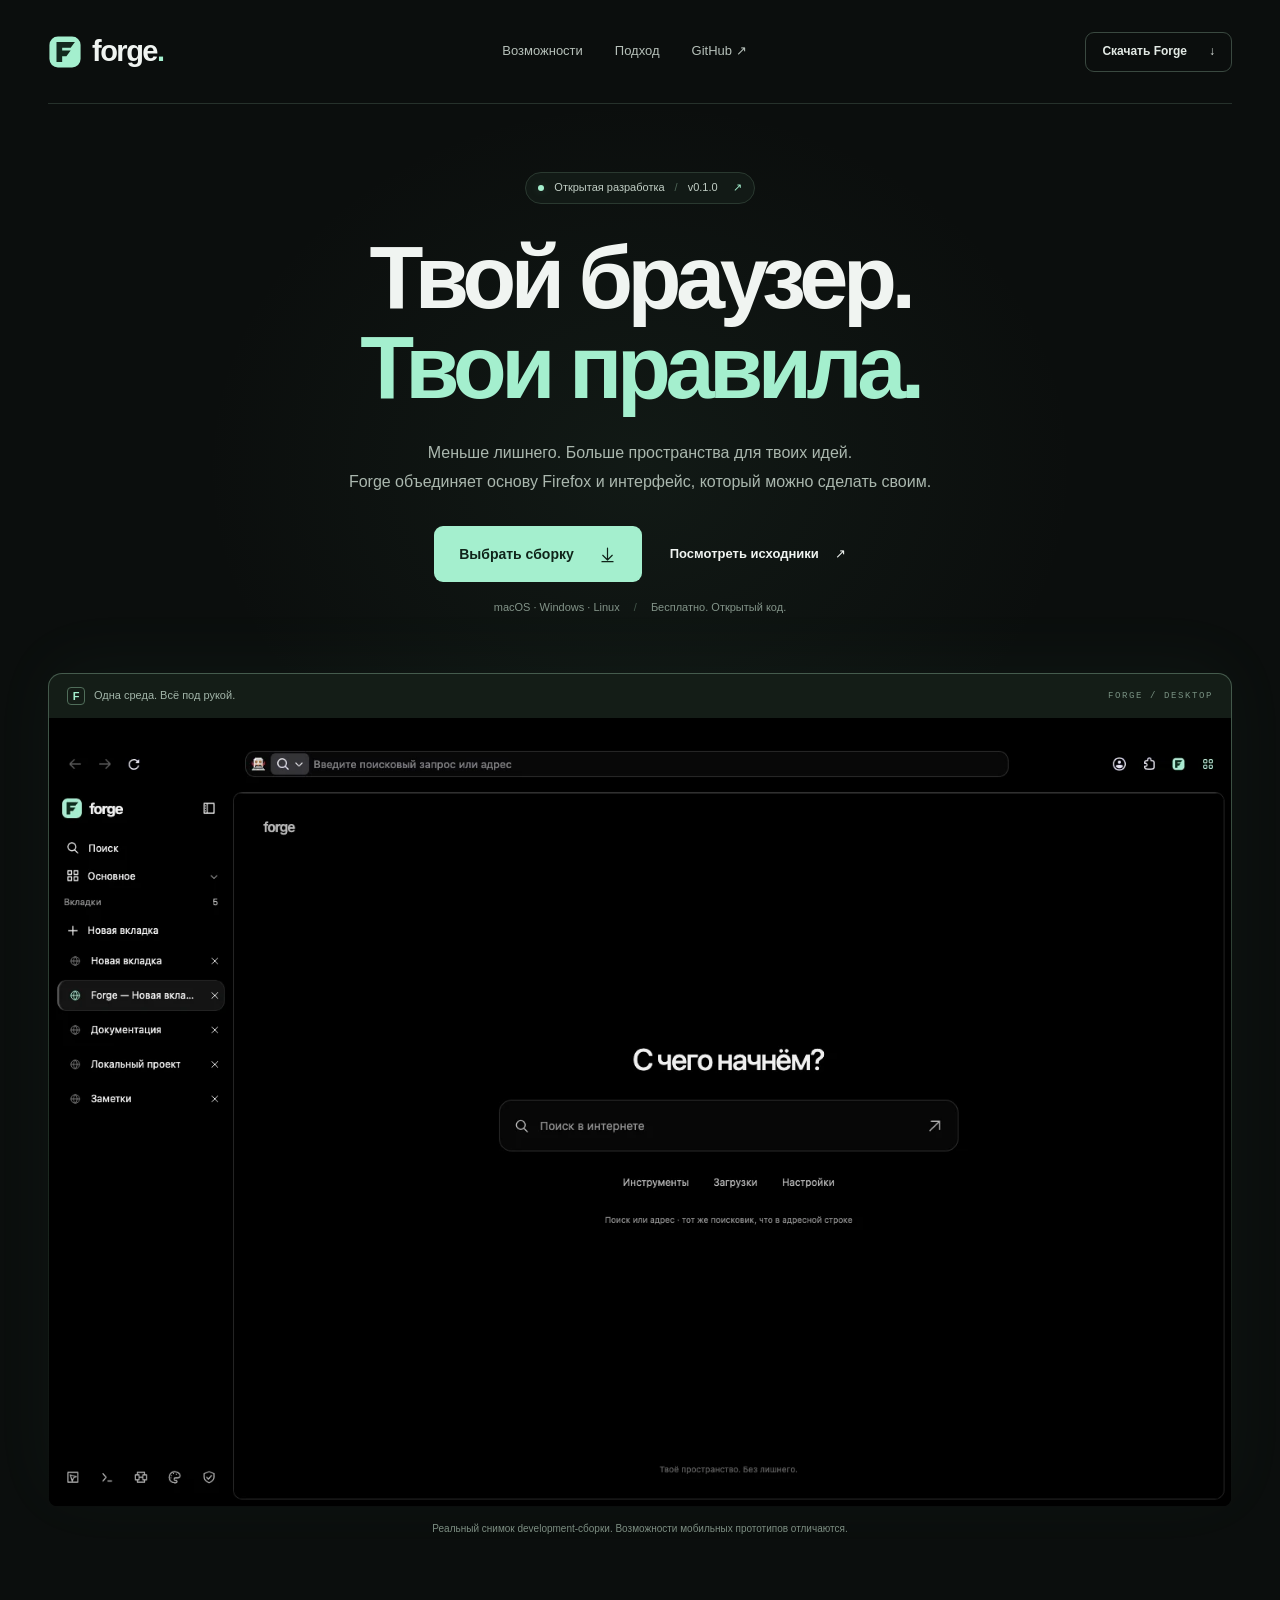
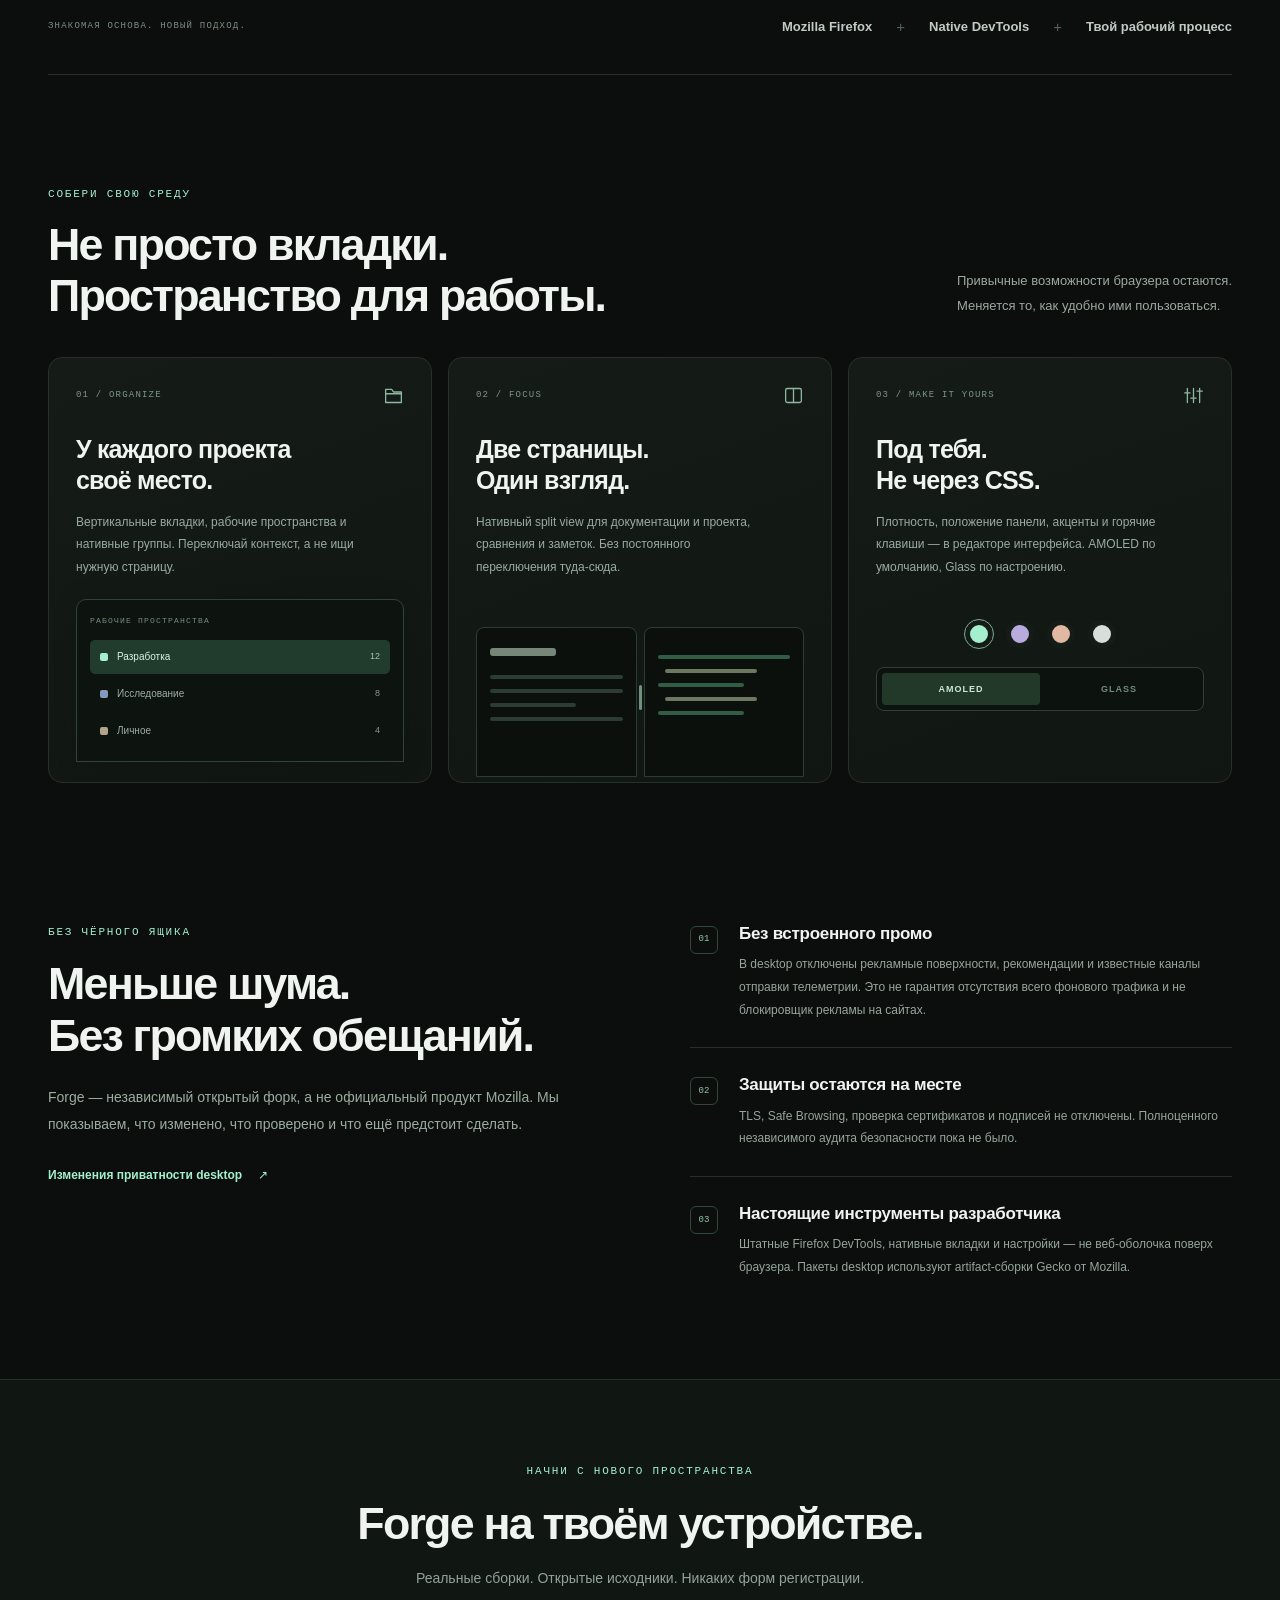
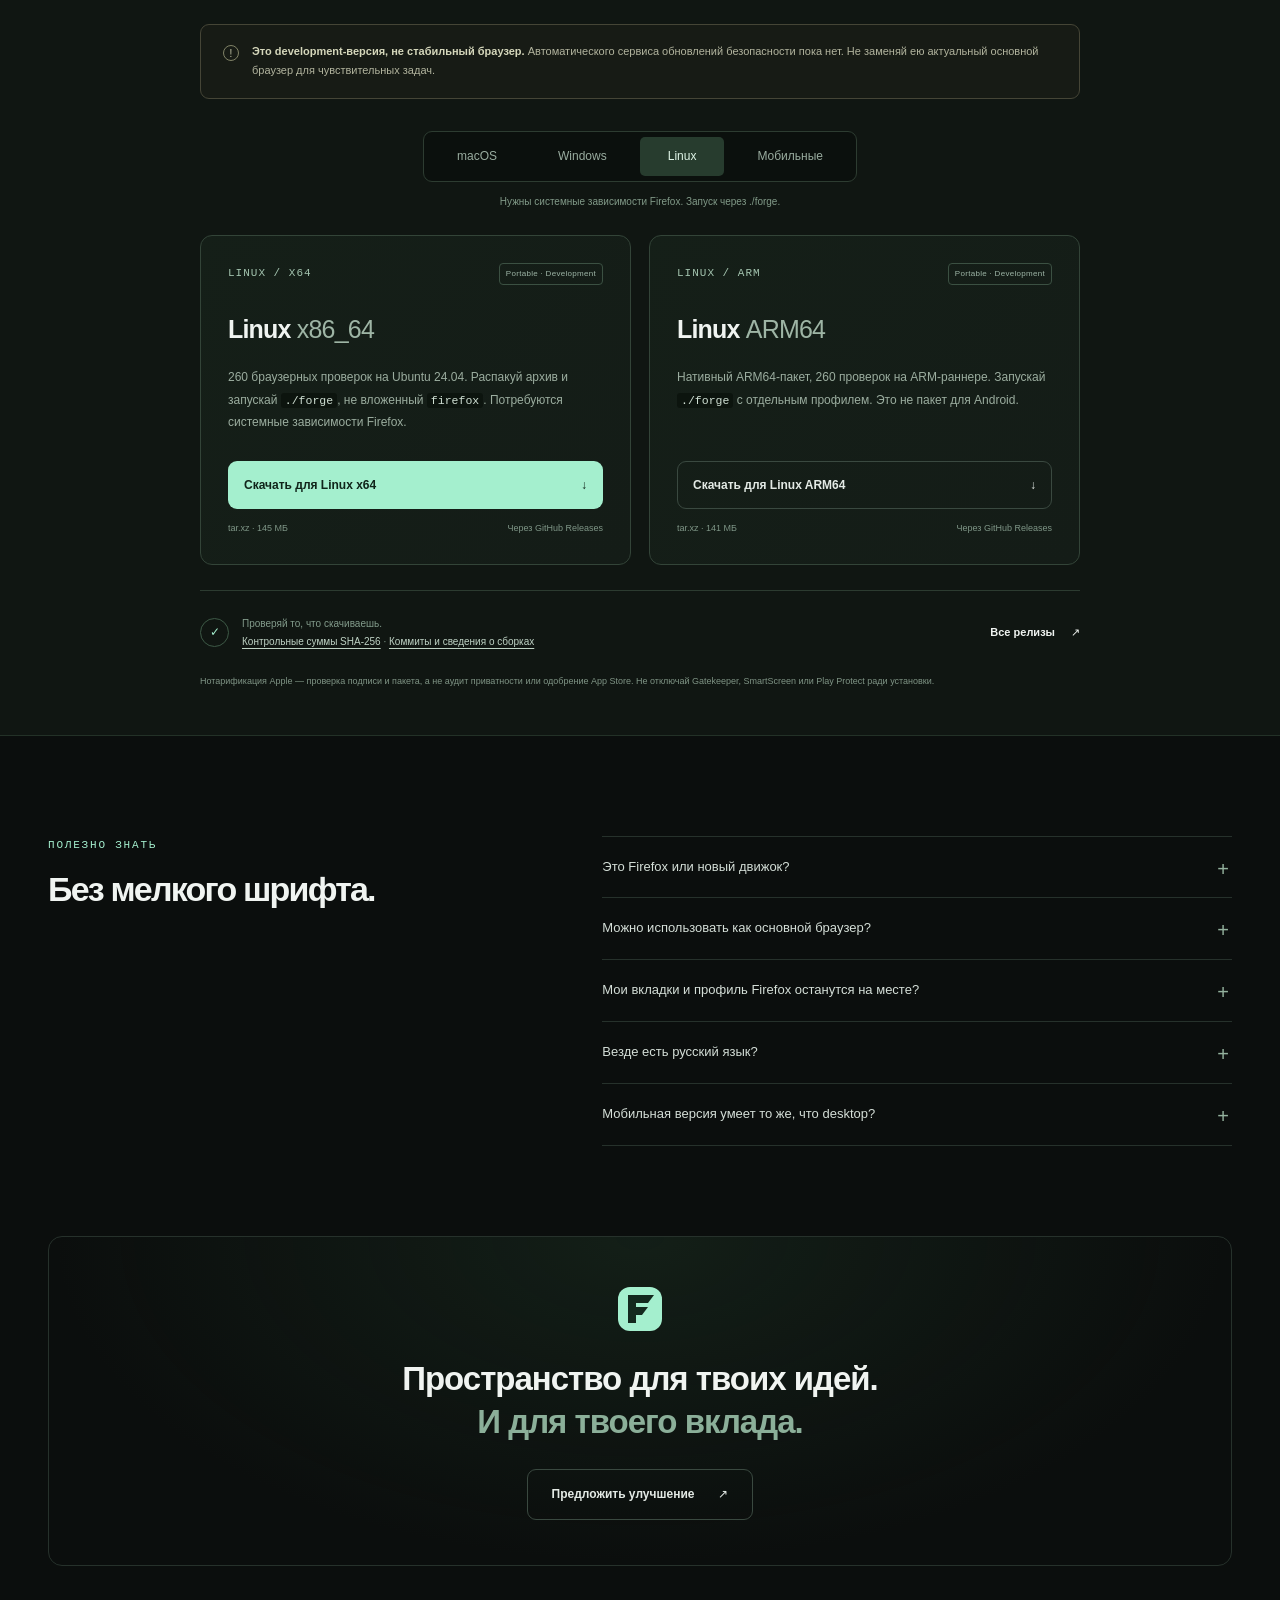
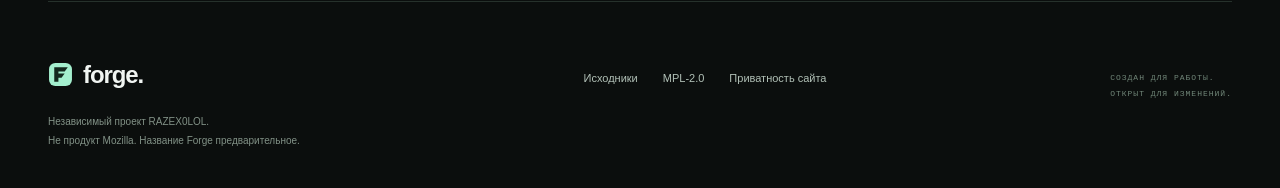
==== forge/site/index.html @ 7d22fdc0 "Add Forge landing page with verified multiplatform downloads and scoped hosting config" ====
<!doctype html>
<html lang="ru">
<head>
  <meta charset="utf-8">
  <meta name="viewport" content="width=device-width, initial-scale=1">
  <meta name="theme-color" content="#0b0e0d">
  <title>Forge — браузер, который подстраивается под тебя</title>
  <meta name="description" content="Независимый браузер на основе Firefox: вертикальные вкладки, рабочие пространства, split view и темы AMOLED и Glass. Скачать development-сборки Forge для macOS, Windows и Linux.">
  <meta property="og:title" content="Forge — твой браузер. Твои правила.">
  <meta property="og:description" content="На основе Firefox. С рабочими пространствами, вертикальными вкладками и интерфейсом под тебя. Открытый код, реальные сборки, прозрачные ограничения.">
  <meta property="og:type" content="website">
  <meta property="og:url" content="https://razex.shop/forge/">
  <meta property="og:image" content="https://razex.shop/forge/assets/forge-desktop.webp">
  <link rel="canonical" href="https://razex.shop/forge/">
  <link rel="icon" href="assets/forge.svg" type="image/svg+xml">
  <link rel="stylesheet" href="styles.css">
  <script src="site.js" defer></script>
</head>
<body>
  <a class="skip-link" href="#main">К содержимому</a>
  <header class="header wrap">
    <a class="brand" href="#" aria-label="Forge — на главную"><img src="assets/forge.svg" width="34" height="34" alt=""><span>forge<span class="brand-dot">.</span></span></a>
    <nav aria-label="Основная навигация"><a href="#features">Возможности</a><a href="#principles">Подход</a><a href="https://github.com/RAZEX0LOL/forge-browser">GitHub <span aria-hidden="true">↗</span></a></nav>
    <a class="button button-small button-outline" href="#download">Скачать Forge <span aria-hidden="true">↓</span></a>
  </header>
  <main id="main">
    <section class="hero wrap" aria-labelledby="hero-title">
      <a class="release-label" href="#download"><span class="status-dot" aria-hidden="true"></span> Открытая разработка <span class="label-divider">/</span> v0.1.0 <span aria-hidden="true">↗</span></a>
      <h1 id="hero-title">Твой браузер.<br><span>Твои правила.</span></h1>
      <p class="hero-description">Меньше лишнего. Больше пространства для твоих идей.<br class="desktop-break"> Forge объединяет основу Firefox и интерфейс, который можно сделать своим.</p>
      <div class="hero-actions"><a class="button button-mint" href="#download">Выбрать сборку <svg viewBox="0 0 24 24" aria-hidden="true"><path d="M12 4v15m-6-6 6 6 6-6M5 21h14"/></svg></a><a class="text-link" href="https://github.com/RAZEX0LOL/forge-browser">Посмотреть исходники <span aria-hidden="true">↗</span></a></div>
      <p class="hero-note">macOS · Windows · Linux <span aria-hidden="true">/</span> Бесплатно. Открытый код.</p>
      <figure class="browser-preview">
        <div class="preview-caption"><span><span class="tiny-mark" aria-hidden="true">F</span> Одна среда. Всё под рукой.</span><span class="mono">FORGE / DESKTOP</span></div>
        <img src="assets/forge-desktop.webp" width="1440" height="960" alt="Реальный интерфейс Forge для macOS: вертикальные вкладки и локальная стартовая страница в тёмной теме" fetchpriority="high">
        <figcaption>Реальный снимок development-сборки. Возможности мобильных прототипов отличаются.</figcaption>
      </figure>
    </section>

    <div class="foundation wrap"><span class="eyebrow">ЗНАКОМАЯ ОСНОВА. НОВЫЙ ПОДХОД.</span><div><span>Mozilla Firefox</span><span class="foundation-plus" aria-hidden="true">+</span><span>Native DevTools</span><span class="foundation-plus" aria-hidden="true">+</span><span>Твой рабочий процесс</span></div></div>

    <section class="section wrap" id="features" aria-labelledby="features-title">
      <div class="section-heading"><div><p class="eyebrow mint">СОБЕРИ СВОЮ СРЕДУ</p><h2 id="features-title">Не просто вкладки.<br>Пространство для работы.</h2></div><p>Привычные возможности браузера остаются.<br>Меняется то, как удобно ими пользоваться.</p></div>
      <div class="feature-grid">
        <article class="feature feature-workspaces"><div class="feature-top"><span class="feature-number">01 / ORGANIZE</span><svg viewBox="0 0 24 24" aria-hidden="true"><path d="M3 5h7l2 3h9v12H3zM3 10h18"/></svg></div><h3>У каждого проекта<br>своё место.</h3><p>Вертикальные вкладки, рабочие пространства и нативные группы. Переключай контекст, а не ищи нужную страницу.</p><div class="workspace-demo" aria-label="Иллюстрация рабочих пространств"><span class="workspace-label">РАБОЧИЕ ПРОСТРАНСТВА</span><span class="workspace-row active"><i class="workspace-icon" aria-hidden="true"></i> Разработка <small>12</small></span><span class="workspace-row"><i class="workspace-icon blue" aria-hidden="true"></i> Исследование <small>8</small></span><span class="workspace-row"><i class="workspace-icon beige" aria-hidden="true"></i> Личное <small>4</small></span></div></article>
        <article class="feature"><div class="feature-top"><span class="feature-number">02 / FOCUS</span><svg viewBox="0 0 24 24" aria-hidden="true"><rect x="3" y="4" width="18" height="16" rx="2"/><path d="M12 4v16"/></svg></div><h3>Две страницы.<br>Один взгляд.</h3><p>Нативный split view для документации и проекта, сравнения и заметок. Без постоянного переключения туда-сюда.</p><div class="split-demo" aria-hidden="true"><div><span class="mock-pill"></span><span></span><span></span><span class="short"></span><span></span></div><div><span class="code-line"></span><span></span><span class="short"></span><span></span><span class="short"></span></div><i class="split-handle"></i></div></article>
        <article class="feature"><div class="feature-top"><span class="feature-number">03 / MAKE IT YOURS</span><svg viewBox="0 0 24 24" aria-hidden="true"><path d="M5 4v16M12 4v16M19 4v16"/><path d="M2 9h6M9 15h6M16 7h6"/></svg></div><h3>Под тебя.<br>Не через CSS.</h3><p>Плотность, положение панели, акценты и горячие клавиши — в редакторе интерфейса. AMOLED по умолчанию, Glass по настроению.</p><div class="theme-demo" role="group" aria-label="Иллюстрация цветовых тем"><span class="color-swatch selected" role="img" aria-label="Мятный акцент"></span><span class="color-swatch lavender" role="img" aria-label="Лавандовый акцент"></span><span class="color-swatch peach" role="img" aria-label="Персиковый акцент"></span><span class="color-swatch white" role="img" aria-label="Белый акцент"></span><div class="theme-switch"><span>AMOLED</span><span>GLASS</span></div></div></article>
      </div>
    </section>

    <section class="principles section wrap" id="principles" aria-labelledby="principles-title">
      <div class="principles-intro"><p class="eyebrow mint">БЕЗ ЧЁРНОГО ЯЩИКА</p><h2 id="principles-title">Меньше шума.<br>Без громких обещаний.</h2><p>Forge — независимый открытый форк, а не официальный продукт Mozilla. Мы показываем, что изменено, что проверено и что ещё предстоит сделать.</p><a class="text-link" href="https://github.com/RAZEX0LOL/forge-browser/blob/forge/forge/PRIVACY.md">Изменения приватности desktop <span aria-hidden="true">↗</span></a></div>
      <div class="principles-list"><article><span class="principle-icon" aria-hidden="true">01</span><div><h3>Без встроенного промо</h3><p>В desktop отключены рекламные поверхности, рекомендации и известные каналы отправки телеметрии. Это не гарантия отсутствия всего фонового трафика и не блокировщик рекламы на сайтах.</p></div></article><article><span class="principle-icon" aria-hidden="true">02</span><div><h3>Защиты остаются на месте</h3><p>TLS, Safe Browsing, проверка сертификатов и подписей не отключены. Полноценного независимого аудита безопасности пока не было.</p></div></article><article><span class="principle-icon" aria-hidden="true">03</span><div><h3>Настоящие инструменты разработчика</h3><p>Штатные Firefox DevTools, нативные вкладки и настройки — не веб-оболочка поверх браузера. Пакеты desktop используют artifact-сборки Gecko от Mozilla.</p></div></article></div>
    </section>

    <section class="downloads section" id="download" aria-labelledby="download-title">
      <div class="wrap">
        <div class="download-heading"><p class="eyebrow mint">НАЧНИ С НОВОГО ПРОСТРАНСТВА</p><h2 id="download-title">Forge на твоём устройстве.</h2><p>Реальные сборки. Открытые исходники. Никаких форм регистрации.</p></div>
        <div class="development-notice"><span class="notice-mark" aria-hidden="true">!</span><p><strong>Это development-версия, не стабильный браузер.</strong> Автоматического сервиса обновлений безопасности пока нет. Не заменяй ею актуальный основной браузер для чувствительных задач.</p></div>
        <div class="platform-picker" role="group" aria-label="Выбор платформы" hidden><button type="button" data-platform="macos" aria-pressed="true">macOS</button><button type="button" data-platform="windows" aria-pressed="false">Windows</button><button type="button" data-platform="linux" aria-pressed="false">Linux</button><button type="button" data-platform="mobile" aria-pressed="false">Мобильные</button></div>
        <p class="platform-hint" id="platform-hint" aria-live="polite"></p>
        <div class="download-panel" data-panel="macos">
          <article class="download-card recommended"><div class="card-heading"><svg viewBox="0 0 24 24" aria-hidden="true"><rect x="3" y="3" width="18" height="14" rx="2"/><path d="M8 21h8m-4-4v4"/></svg><span class="badge">Developer ID + Notarized</span></div><h3>macOS <span>Apple Silicon</span></h3><p class="card-subtitle">Для Mac с процессорами Apple M-серии</p><p class="card-description">Русская локализация, отдельный профиль Forge. После подписи пройдено 285 браузерных проверок. Билет Apple прикреплён к приложению.</p><a class="button button-mint download-link" data-target="macos-arm64" href="downloads/Forge-development-20261028-macos-arm64-notarized.zip" download>Скачать для Apple Silicon <span aria-hidden="true">↓</span></a><div class="download-meta"><span>ZIP · 156 МБ</span><span>v0.1.0-dev · 28.10.2026</span></div></article>
          <article class="download-card"><div class="card-heading"><svg viewBox="0 0 24 24" aria-hidden="true"><rect x="3" y="3" width="18" height="14" rx="2"/><path d="M8 21h8m-4-4v4"/></svg><span class="badge badge-neutral">Developer ID + Notarized</span></div><h3>macOS <span>Intel</span></h3><p class="card-subtitle">Для Mac с процессорами Intel x86_64</p><p class="card-description">Нотарификация и Gatekeeper пройдены. <strong>После подписи требуется повторный тест на Intel Mac.</strong> Локальный тест через Rosetta дал тайм-аут и у исходной, и у подписанной сборки.</p><a class="button button-outline download-link" data-target="macos-intel" href="downloads/Forge-development-20261028-macos-intel-notarized.zip" download>Скачать для Intel <span aria-hidden="true">↓</span></a><div class="download-meta"><span>ZIP · 281 МБ</span><span>Требует дополнительной проверки</span></div></article>
        </div>
        <div class="download-panel" data-panel="windows">
          <article class="download-card"><div class="card-heading"><span class="platform-wordmark">WIN / X64</span><span class="badge badge-neutral">Portable · Development</span></div><h3>Windows <span>x86_64</span></h3><p class="card-description">260 проверок на нативном CI-раннере. Распакуй архив и запускай <code>Forge.cmd</code>, не вложенный <code>firefox.exe</code>. Подписи издателя Forge нет.</p><a class="button button-mint download-link" data-target="windows-x64" href="https://github.com/RAZEX0LOL/forge-browser/releases/download/v0.1.0-dev.20261028-multiplatform/Forge-development-windows-x86_64.zip">Скачать для Windows x64 <span aria-hidden="true">↓</span></a><div class="download-meta"><span>ZIP · 151 МБ</span><span>Через GitHub Releases</span></div></article>
          <article class="download-card"><div class="card-heading"><span class="platform-wordmark">WIN / ARM</span><span class="badge badge-neutral">Portable · Development</span></div><h3>Windows <span>ARM64</span></h3><p class="card-description">Нативный пакет ARM64, 260 проверок на ARM-раннере. Запускай через <code>Forge.cmd</code> с отдельным development-профилем. Подписи издателя Forge нет.</p><a class="button button-outline download-link" data-target="windows-arm64" href="https://github.com/RAZEX0LOL/forge-browser/releases/download/v0.1.0-dev.20261028-multiplatform/Forge-development-windows-arm64.zip">Скачать для Windows ARM64 <span aria-hidden="true">↓</span></a><div class="download-meta"><span>ZIP · 140 МБ</span><span>Через GitHub Releases</span></div></article>
        </div>
        <div class="download-panel" data-panel="linux">
          <article class="download-card"><div class="card-heading"><span class="platform-wordmark">LINUX / X64</span><span class="badge badge-neutral">Portable · Development</span></div><h3>Linux <span>x86_64</span></h3><p class="card-description">260 браузерных проверок на Ubuntu 24.04. Распакуй архив и запускай <code>./forge</code>, не вложенный <code>firefox</code>. Потребуются системные зависимости Firefox.</p><a class="button button-mint download-link" data-target="linux-x64" href="https://github.com/RAZEX0LOL/forge-browser/releases/download/v0.1.0-dev.20261028-multiplatform/Forge-development-linux-x86_64.tar.xz">Скачать для Linux x64 <span aria-hidden="true">↓</span></a><div class="download-meta"><span>tar.xz · 145 МБ</span><span>Через GitHub Releases</span></div></article>
          <article class="download-card"><div class="card-heading"><span class="platform-wordmark">LINUX / ARM</span><span class="badge badge-neutral">Portable · Development</span></div><h3>Linux <span>ARM64</span></h3><p class="card-description">Нативный ARM64-пакет, 260 проверок на ARM-раннере. Запускай <code>./forge</code> с отдельным профилем. Это не пакет для Android.</p><a class="button button-outline download-link" data-target="linux-arm64" href="https://github.com/RAZEX0LOL/forge-browser/releases/download/v0.1.0-dev.20261028-multiplatform/Forge-development-linux-arm64.tar.xz">Скачать для Linux ARM64 <span aria-hidden="true">↓</span></a><div class="download-meta"><span>tar.xz · 141 МБ</span><span>Через GitHub Releases</span></div></article>
        </div>
        <div class="download-panel" data-panel="mobile">
          <article class="download-card"><div class="card-heading"><span class="platform-wordmark">ANDROID</span><span class="badge badge-neutral">GeckoView · Прототип</span></div><h3>Android <span>Debug APK</span></h3><p class="card-description">Отдельный одновкладочный прототип: HTTPS, поиск и базовая навигация. Unit-тесты, lint и два теста в x86_64-эмуляторе пройдены. Физические ARM-устройства не проверены; подпись отладочная.</p><a class="button button-mint download-link" data-target="android-arm64-v8a" href="https://github.com/RAZEX0LOL/forge-browser/releases/download/v0.1.0-dev.20261028-multiplatform/Forge-android-prototype-arm64-v8a-debug.apk">Скачать APK · ARM64 <span aria-hidden="true">↓</span></a><div class="alternative-downloads"><a class="download-link" data-target="android-armeabi-v7a" href="https://github.com/RAZEX0LOL/forge-browser/releases/download/v0.1.0-dev.20261028-multiplatform/Forge-android-prototype-armeabi-v7a-debug.apk">ARMv7 · 153 МБ</a><a class="download-link" data-target="android-x86_64" href="https://github.com/RAZEX0LOL/forge-browser/releases/download/v0.1.0-dev.20261028-multiplatform/Forge-android-prototype-x86_64-debug.apk">x86_64 · 209 МБ</a></div><div class="download-meta"><span>ARM64 · 190 МБ</span><span>Не desktop Forge</span></div></article>
          <article class="download-card ios-card"><div class="card-heading"><span class="platform-wordmark">iPHONE / iPAD</span><span class="badge badge-pending">Ожидает Beta App Review</span></div><h3>iOS <span>TestFlight</span></h3><p class="card-description">Одновкладочный прототип на системном WebKit, не Gecko. Сборка 0.1.0 (2) отправлена на внешнюю бета-проверку Apple. <strong>Открытой ссылки на TestFlight пока нет.</strong></p><p class="pending-message"><span class="status-dot" aria-hidden="true"></span> Внешнее тестирование ещё не открыто</p><details class="developer-downloads"><summary>Архивы для разработчиков</summary><p>Не устанавливаются на iPhone как обычный IPA.</p><a class="download-link" data-target="ios-simulator" href="https://github.com/RAZEX0LOL/forge-browser/releases/download/v0.1.0-dev.20261028-multiplatform/Forge-ios-simulator-prototype.zip">iOS Simulator · ZIP</a><a class="download-link" data-target="ios-device-unsigned" href="https://github.com/RAZEX0LOL/forge-browser/releases/download/v0.1.0-dev.20261028-multiplatform/Forge-ios-device-unsigned.xcarchive.zip">Неподписанный device XCArchive</a></details></article>
        </div>
        <div class="integrity"><span class="integrity-icon" aria-hidden="true">✓</span><p>Проверяй то, что скачиваешь.<br><a href="SHA256SUMS">Контрольные суммы SHA-256</a><span aria-hidden="true"> · </span><a href="downloads.json">Коммиты и сведения о сборках</a></p><a class="text-link" href="https://github.com/RAZEX0LOL/forge-browser/releases">Все релизы <span aria-hidden="true">↗</span></a></div>
        <p class="trust-note">Нотарификация Apple — проверка подписи и пакета, а не аудит приватности или одобрение App Store. Не отключай Gatekeeper, SmartScreen или Play Protect ради установки.</p>
      </div>
    </section>

    <section class="faq section wrap" aria-labelledby="faq-title"><div><p class="eyebrow mint">ПОЛЕЗНО ЗНАТЬ</p><h2 id="faq-title">Без мелкого шрифта.</h2></div><div class="faq-list"><details><summary>Это Firefox или новый движок?</summary><p>Настольный Forge — независимый форк Mozilla Firefox с изменениями интерфейса и настроек. Текущие artifact-сборки используют скомпилированный Gecko от Mozilla, а не независимо пересобранный C++/Rust-движок. История Mozilla, MPL-2.0 и лицензии зависимостей сохранены.</p></details><details><summary>Можно использовать как основной браузер?</summary><p>Мы пока не рекомендуем это для чувствительных задач. Сборки предварительные, автоматического сервиса обновлений безопасности нет. Длительная работа с реальными аккаунтами, физические мобильные устройства и полный сетевой аудит остаются непроверенными.</p></details><details><summary>Мои вкладки и профиль Firefox останутся на месте?</summary><p>Штатные launchers Forge выбирают отдельный development-профиль. На Windows запускай Forge.cmd, на Linux — ./forge, на Mac — Forge.app. Не запускай напрямую вложенный Firefox и не указывай свой основной профиль при экспериментировании.</p></details><details><summary>Везде есть русский язык?</summary><p>Интерфейс Forge поддерживает русский и английский. Нотарифицированная macOS Apple Silicon-сборка также включает русские ресурсы базового Firefox и словарь. Другие desktop CI-пакеты используют en-US для базовых ресурсов. Оба мобильных прототипа имеют русский и английский интерфейс.</p></details><details><summary>Мобильная версия умеет то же, что desktop?</summary><p>Нет. Android использует GeckoView, iOS — системный WebKit. Это отдельные минимальные прототипы без рабочих пространств, расширений, синхронизации и надёжного восстановления сессии. iOS пока ожидает внешнюю проверку TestFlight.</p></details></div></section>

    <section class="closing wrap"><img src="assets/forge.svg" width="48" height="48" alt=""><h2>Пространство для твоих идей.<br><span>И для твоего вклада.</span></h2><a class="button button-outline" href="https://github.com/RAZEX0LOL/forge-browser/issues">Предложить улучшение <span aria-hidden="true">↗</span></a></section>
  </main>
  <footer class="footer wrap"><div><a class="brand" href="#"><img src="assets/forge.svg" width="25" height="25" alt=""><span>forge.</span></a><p>Независимый проект RAZEX0LOL.<br>Не продукт Mozilla. Название Forge предварительное.</p></div><div class="footer-links"><a href="https://github.com/RAZEX0LOL/forge-browser">Исходники</a><a href="https://github.com/RAZEX0LOL/forge-browser/blob/forge/forge/LICENSE">MPL-2.0</a><a href="privacy.html">Приватность сайта</a></div><span class="footer-build mono">СОЗДАН ДЛЯ РАБОТЫ.<br>ОТКРЫТ ДЛЯ ИЗМЕНЕНИЙ.</span></footer>
</body>
</html>
---- forge/site/styles.css ----
@charset "UTF-8";
:root{color-scheme:dark;--bg:#0b0e0d;--surface:#111613;--surface-raised:#161d19;--line:#26312b;--text:#f0f4f1;--muted:#9ba99f;--mint:#a4efce;--max:1184px;font-family:Inter,-apple-system,BlinkMacSystemFont,"Segoe UI",sans-serif;font-synthesis:none;line-height:1.6;scroll-behavior:smooth;scroll-padding-top:32px}
*{box-sizing:border-box}body{margin:0;background:var(--bg);color:var(--text);-webkit-font-smoothing:antialiased}a{color:inherit;text-decoration:none}button,input{font:inherit}button{cursor:pointer}a,button,summary{-webkit-tap-highlight-color:transparent}a:focus-visible,button:focus-visible,summary:focus-visible{outline:2px solid var(--mint);outline-offset:5px;border-radius:5px}img{display:block;max-width:100%;height:auto}svg{width:24px;height:24px;fill:none;stroke:currentColor;stroke-width:1.5;stroke-linecap:round;stroke-linejoin:round;flex-shrink:0}[hidden]{display:none!important}.wrap{width:min(var(--max),calc(100% - 96px));margin-inline:auto}.mono,.eyebrow,.feature-number,.workspace-label,.platform-wordmark{font-family:"SFMono-Regular",Consolas,"Liberation Mono",monospace}.mint{color:var(--mint)}.eyebrow{font-size:11px;font-weight:500;letter-spacing:1.8px;line-height:1.7}.skip-link{position:absolute;top:-80px;left:24px;z-index:10;padding:12px;background:var(--mint);color:#102219}.skip-link:focus{top:16px}.header{display:flex;align-items:center;justify-content:space-between;height:104px;border-bottom:1px solid var(--line);gap:28px}.brand{display:inline-flex;align-items:center;gap:10px;font-size:29px;font-weight:750;letter-spacing:-1.5px;line-height:1}.brand-dot{color:var(--mint)}.header nav{display:flex;gap:32px;color:#b6c0b9;font-size:13px}.header nav a:hover,.text-link:hover,.footer a:hover,.integrity a:hover,.alternative-downloads a:hover{color:var(--mint)}.button{display:inline-flex;justify-content:center;align-items:center;gap:24px;padding:16px 24px;min-height:56px;border:1px solid transparent;border-radius:9px;font-size:14px;font-weight:650;line-height:1.4;transition:background .18s,border-color .18s,transform .18s}.button:hover{transform:translateY(-2px)}.button svg{width:19px;height:19px}.button-mint{color:#10241a;background:var(--mint)}.button-mint:hover{background:#c0f7df}.button-outline{background:transparent;border-color:#3a4940;color:#e3eae5}.button-outline:hover{background:#19231d;border-color:#698272}.button-small{min-height:40px;padding:10px 16px;font-size:12px;gap:22px}.text-link{font-size:13px;font-weight:550;display:inline-flex;align-items:center;gap:16px;transition:color .18s}.hero{text-align:center;position:relative;padding-top:68px}.hero::before{content:"";position:absolute;z-index:-1;pointer-events:none;top:-35px;left:10%;width:80%;height:800px;background:radial-gradient(ellipse at center,rgba(74,126,96,.1),transparent 65%)}.release-label{display:inline-flex;align-items:center;gap:10px;border:1px solid #2a3930;border-radius:30px;padding:6px 12px;color:#c0cdc4;font-size:11px;background:#121a16}.status-dot{width:6px;height:6px;border-radius:50%;display:inline-block;background:var(--mint);box-shadow:0 0 10px #a4efce30;flex-shrink:0}.label-divider{color:#4e6557}.release-label>span:last-child{color:var(--mint);margin-left:5px}h1{font-size:clamp(56px,6.9vw,96px);line-height:1.02;letter-spacing:-5.5px;font-weight:650;margin:29px 0 26px}h1>span{color:var(--mint)}.hero-description{color:#aab7ae;font-size:16px;line-height:1.8;margin:0}.hero-actions{display:flex;align-items:center;justify-content:center;gap:28px;margin-top:30px}.hero-note{font-size:11px;color:#839489;margin:17px 0 0}.hero-note span{padding:0 11px;color:#43564a}.browser-preview{margin:56px 0 0;position:relative;text-align:left;border-radius:14px 14px 0 0;padding:1px;background:linear-gradient(#455b4d,#1c2920 60%,transparent);box-shadow:0 -12px 70px #80d9a60a}.browser-preview>img{width:100%;height:auto;aspect-ratio:1440/960;object-fit:cover;object-position:top;border-radius:0 0 8px 8px;background:#000}.preview-caption{display:flex;justify-content:space-between;align-items:center;background:#141d17;padding:13px 18px;border-radius:13px 13px 0 0;font-size:11px;color:#a2b5a9;gap:16px}.preview-caption>span:first-child{display:flex;align-items:center;gap:9px}.preview-caption .mono{font-size:9px;letter-spacing:1.6px;color:#789182}.tiny-mark{display:inline-grid;place-items:center;width:18px;height:18px;border:1px solid #506d5a;border-radius:4px;font-size:11px;font-weight:700;color:var(--mint)}figcaption{font-size:10px;color:#7d8e82;text-align:center;position:absolute;bottom:-30px;left:0;right:0}.foundation{margin-top:75px;padding:33px 0 35px;border-bottom:1px solid var(--line);display:flex;justify-content:space-between;align-items:center;gap:24px}.foundation>.eyebrow{font-size:9px;color:#7e8e84;letter-spacing:1.2px}.foundation>div{display:flex;align-items:center;gap:24px;font-size:13px;font-weight:550;color:#c0cbc4}.foundation-plus{font-size:15px;font-weight:400;color:#526659}.section{padding-top:110px;padding-bottom:10px}.section-heading{display:flex;justify-content:space-between;align-items:flex-end;gap:30px;margin-bottom:35px}.section-heading .eyebrow{margin:0 0 15px}h2{font-size:clamp(30px,3.5vw,45px);line-height:1.15;letter-spacing:-1.8px;font-weight:550;margin:0}.section-heading>p{font-size:13px;color:var(--muted);margin:0 0 3px;line-height:1.9}.feature-grid{display:grid;grid-template-columns:repeat(3,minmax(0,1fr));gap:16px}.feature{border:1px solid var(--line);border-radius:14px;padding:27px 27px 0;background:linear-gradient(160deg,#151c17,#101612);overflow:hidden;min-height:426px}.feature-top{display:flex;align-items:center;justify-content:space-between;margin-bottom:28px;color:#8fb69e}.feature-number{font-size:9px;letter-spacing:1.2px;color:#7e9586}.feature-top svg{width:21px;height:21px}h3{font-size:25px;line-height:1.25;letter-spacing:-.8px;font-weight:550;margin:0 0 15px}.feature>p{font-size:12px;line-height:1.85;color:#9aaba0;margin:0;max-width:290px}.workspace-demo{border:1px solid #314439;border-radius:10px 10px 0 0;background:#0d140f;padding:15px 13px 10px;transform:translateY(21px);box-shadow:0 0 25px #0002}.workspace-label{display:block;letter-spacing:1.2px;color:#788d7e;font-size:8px;margin-bottom:12px}.workspace-row{display:flex;align-items:center;gap:9px;padding:9px 10px;border-radius:5px;font-size:10px;color:#9dad9f;margin-bottom:3px}.workspace-row.active{background:#213b2d;color:#d9f5e6}.workspace-row small{margin-left:auto;font-size:9px;color:#809a88}.workspace-icon{width:8px;height:8px;background:#a4efce;border-radius:2px}.workspace-icon.blue{background:#8299bd}.workspace-icon.beige{background:#b4a28d}.split-demo{display:grid;grid-template-columns:1fr 1fr;gap:7px;position:relative;margin-top:39px;height:150px;transform:translateY(10px)}.split-demo>div{background:#0b100d;border:1px solid #2c3e32;border-radius:8px 8px 0 0;padding:20px 13px}.split-demo span{display:block;height:4px;margin-bottom:10px;background:#2b3d32;border-radius:3px}.split-demo .mock-pill{width:50%;height:8px;background:#768779;margin-bottom:19px}.split-demo .short{width:65%}.split-demo>div:last-of-type{padding-top:27px}.split-demo>div:last-of-type span{background:#305d44}.split-demo>div:last-of-type span:nth-child(2n){background:#6d7860;width:70%;margin-left:7px}.split-handle{position:absolute;width:3px;height:25px;background:#6f927b;left:calc(50% - 1px);top:58px;border-radius:2px}.theme-demo{padding-top:42px;display:flex;justify-content:center;gap:13px;flex-wrap:wrap}.color-swatch{height:28px;width:28px;display:inline-block;background:var(--mint);border-radius:50%;border:5px solid #151c17}.color-swatch.selected{outline:1px solid #7cab8f}.color-swatch.lavender{background:#b8acdf}.color-swatch.peach{background:#e1b8a2}.color-swatch.white{background:#d8dfdb}.theme-switch{border:1px solid #314137;border-radius:8px;margin-top:6px;padding:5px;display:flex;flex-basis:100%;font-size:9px;font-weight:550;letter-spacing:1px;background:#0c130f;text-align:center}.theme-switch>span{flex:1;padding:9px;border-radius:4px;color:#718b7a}.theme-switch>span:first-child{background:#22392a;color:#c7ead4}.principles{display:grid;grid-template-columns:1fr 1fr;gap:100px;padding-top:130px;padding-bottom:100px}.principles-intro>.eyebrow{margin:0 0 17px}.principles-intro>p:not(.eyebrow){font-size:14px;color:#9bad9f;line-height:1.9;margin:23px 0}.principles-intro>.text-link{color:var(--mint);font-size:12px}.principles-list article{display:flex;gap:21px;padding:26px 0;border-bottom:1px solid var(--line)}.principles-list article:first-child{padding-top:0}.principles-list article:last-child{border-bottom:0;padding-bottom:0}.principle-icon{width:28px;height:28px;display:grid;place-items:center;flex-shrink:0;color:#96c8a9;border:1px solid #314739;border-radius:6px;font-size:9px;font-family:monospace;margin-top:3px}.principles-list h3{font-size:17px;letter-spacing:-.3px;margin-bottom:9px}.principles-list p{font-size:12px;line-height:1.9;color:#96a69a;margin:0}.downloads{background:#101612;border-block:1px solid #233127;padding:82px 0 45px}.download-heading{text-align:center}.download-heading>.eyebrow{margin:0 0 17px}.download-heading>p:last-child{font-size:14px;color:#92a497;margin:18px 0 0}.development-notice{display:flex;gap:13px;align-items:flex-start;padding:17px 22px;border:1px solid #454536;background:#25251b55;border-radius:9px;max-width:880px;margin:34px auto 32px}.development-notice p{font-size:11px;color:#b2b49e;line-height:1.8;margin:0}.development-notice strong{font-weight:650;color:#d5d7bb}.notice-mark{border:1px solid #808266;border-radius:50%;width:16px;height:16px;display:grid;place-items:center;flex-shrink:0;color:#c6c8a9;font-size:10px;margin-top:3px}.platform-picker{display:flex;justify-content:center;gap:5px;border:1px solid #2d3c31;border-radius:9px;padding:5px;width:max-content;max-width:100%;margin:0 auto;background:#0b100d}.platform-picker button{border:0;color:#99ac9f;background:transparent;border-radius:5px;padding:10px 28px;font-size:12px;transition:background .18s,color .18s}.platform-picker button[aria-pressed=true]{color:#e0f6e8;background:#273c2e}.platform-picker button:hover{color:var(--mint);background:#1d2a22}.platform-hint{font-size:10px;text-align:center;color:#819a88;min-height:17px;margin:12px 0 21px}.platform-hint:empty{display:none}.download-panel{display:grid;grid-template-columns:1fr 1fr;gap:18px;max-width:880px;margin:18px auto}.download-panel+.download-panel{margin-top:24px}.download-card{border:1px solid #334438;background:linear-gradient(135deg,#18251c99,#141c17);border-radius:12px;padding:27px;display:flex;flex-direction:column;min-width:0}.download-card.recommended{border-color:#597860}.card-heading{display:flex;align-items:center;justify-content:space-between;gap:15px;margin-bottom:29px}.card-heading>svg{height:25px;width:25px;color:var(--mint)}.badge{font-size:8px;line-height:1.4;border:1px solid #42694e;color:#b5e2c6;border-radius:4px;padding:4px 6px;letter-spacing:.3px;white-space:nowrap}.badge-neutral{color:#9db5a6;border-color:#3b5042}.badge-pending{color:#c8c3a0;border-color:#58583e;white-space:normal}.download-card h3{font-size:25px;font-weight:550;margin-bottom:6px}.download-card h3>span{color:#9eb5a5;font-weight:400}.card-subtitle{font-size:11px;margin:0 0 18px;color:#9cae9f}.card-description{font-size:12px;color:#9bad9f;line-height:1.9;margin:15px 0 27px;flex:1}.card-subtitle+.card-description{margin-top:0}.card-description strong{font-weight:550;color:#d4d7bd}.download-card .button{font-size:12px;padding:14px 15px;justify-content:space-between;min-height:48px;gap:12px}.download-meta{font-size:9px;color:#7f9687;display:flex;justify-content:space-between;gap:10px;margin-top:12px;line-height:1.7}.platform-wordmark{font-size:11px;letter-spacing:1px;color:#a4c5b0}.alternative-downloads{display:flex;justify-content:space-between;gap:15px;margin-top:15px;font-size:11px;color:#b9d8c4;text-decoration:underline;text-underline-offset:3px}.pending-message{display:flex;align-items:center;gap:9px;border:1px solid #38473a;border-radius:7px;background:#19241b;padding:13px 12px;color:#c7d2be;font-size:11px;margin:0 0 17px}.pending-message>.status-dot{background:#b6b584}.developer-downloads{font-size:11px;color:#9daf9e}.developer-downloads summary{padding:8px 0;cursor:pointer}.developer-downloads p{color:#7f9387}.developer-downloads a{display:block;color:#bdd5c5;text-decoration:underline;text-underline-offset:3px;margin:9px 0}code{font-size:.96em;color:#cfdfd3;background:#0c140e;padding:1px 4px;border-radius:3px}.integrity{display:flex;align-items:center;gap:13px;max-width:880px;margin:25px auto 0;border-top:1px solid #2c3b30;padding-top:24px}.integrity-icon{width:29px;height:29px;flex-shrink:0;border:1px solid #3d5946;border-radius:50%;display:grid;place-items:center;color:var(--mint);font-size:12px}.integrity p{font-size:10px;line-height:1.8;color:#829b8b;margin:0;flex:1}.integrity p a{color:#bed2c4;text-decoration:underline;text-underline-offset:3px}.integrity>.text-link{font-size:11px}.trust-note{max-width:880px;font-size:9px;color:#7f9485;line-height:1.9;margin:22px auto 0}.faq{display:grid;grid-template-columns:1fr 1.3fr;gap:70px;padding-top:100px;padding-bottom:90px}.faq .eyebrow{margin:0 0 16px}.faq h2{font-size:34px}.faq-list details{border-bottom:1px solid var(--line)}.faq-list details:first-child{border-top:1px solid var(--line)}.faq-list summary{cursor:pointer;list-style:none;padding:20px 30px 20px 0;font-size:13px;color:#d4ded7;position:relative}.faq-list summary::-webkit-details-marker{display:none}.faq-list summary::after{content:"+";position:absolute;right:3px;top:16px;font-size:20px;font-weight:300;color:#93b19d}.faq-list details[open]>summary::after{content:"−"}.faq-list p{font-size:12px;color:#94a79a;line-height:1.9;margin:0 0 21px;padding-right:20px}.closing{display:flex;flex-direction:column;align-items:center;text-align:center;border:1px solid var(--line);border-radius:14px;padding:48px 25px 45px;background:radial-gradient(ellipse at top,#23402c55,transparent 70%)}.closing img{margin-bottom:25px}.closing h2{font-size:33px;line-height:1.3;letter-spacing:-1px}.closing h2 span{color:#8baf99}.closing .button{margin-top:26px;font-size:12px;min-height:45px}.footer{display:flex;align-items:flex-start;justify-content:space-between;gap:30px;padding:60px 0 38px;margin-top:35px;border-top:1px solid var(--line)}.footer .brand{font-size:24px;letter-spacing:-1.1px}.footer p{font-size:10px;line-height:1.9;color:#819186;margin:17px 0 0}.footer-links{display:flex;gap:25px;font-size:11px;color:#b1c0b6;padding-top:8px}.footer-build{font-size:8px;letter-spacing:1px;line-height:2;color:#718779;padding-top:8px}.legal{max-width:800px;padding-block:70px 100px}.legal h1{font-size:44px;letter-spacing:-1.8px;line-height:1.15;margin:0 0 30px}.legal h2{font-size:23px;letter-spacing:-.5px;margin:35px 0 15px}.legal p,.legal li{color:#a3b5a9;font-size:14px;line-height:1.9}.legal a:not(.button){color:var(--mint);text-decoration:underline;text-underline-offset:4px}.legal .button{margin-top:25px}
.workspace-row.active small{color:#a6c6b2}
@media(min-width:1500px){h1{font-size:102px}.hero{padding-top:80px}}
@media(max-width:1000px){.wrap{width:calc(100% - 64px)}.foundation{flex-direction:column;gap:16px}.feature{padding:22px 20px 0}.feature h3{font-size:23px}.feature-grid{gap:12px}.principles{gap:55px}.section-heading>p{font-size:12px}.faq{gap:35px}.badge{font-size:7px}.footer-build{display:none}.preview-caption .mono{font-size:8px}.card-heading{gap:8px}}
@media(max-width:720px){.wrap{width:calc(100% - 36px)}.header{height:82px;gap:12px}.brand{font-size:26px;gap:8px}.brand>img{width:30px}.header nav{gap:18px;font-size:11px}.header nav>a:first-child,.header nav>a:nth-child(2){display:none}.button-small{padding:9px 12px;font-size:11px;gap:13px;min-height:36px}.hero{padding-top:49px}h1{font-size:clamp(49px,10vw,72px);letter-spacing:-3px;margin-top:25px}.hero-description{font-size:13px;line-height:1.9;padding-inline:4px}.desktop-break{display:none}.hero-actions{gap:19px;flex-wrap:wrap;margin-top:25px}.hero-actions .button{font-size:12px;min-height:49px;padding:14px 18px;gap:20px}.hero-actions>.text-link{font-size:11px;gap:8px}.hero-note{font-size:9px}.hero-note span{padding:0 6px}.browser-preview{margin-top:37px;border-radius:10px 10px 0 0}.preview-caption{padding:9px 12px;font-size:9px;border-radius:9px 9px 0 0}.preview-caption .mono{font-size:6px;letter-spacing:.7px}.tiny-mark{width:14px;height:14px;font-size:8px}.browser-preview>img{border-radius:0 0 6px 6px}.browser-preview figcaption{bottom:-35px;font-size:8px;line-height:1.7;padding-inline:10px}.foundation{margin-top:65px;padding:23px 0;gap:14px}.foundation>.eyebrow{font-size:7px;letter-spacing:1px}.foundation>div{gap:13px;font-size:10px;flex-wrap:wrap;justify-content:center}.foundation-plus{font-size:12px}.section{padding-top:68px}.section-heading{display:block;margin-bottom:25px}.section-heading>p{margin:20px 0 0;line-height:1.9}.section-heading h2{font-size:34px;letter-spacing:-1.5px}.feature-grid{grid-template-columns:1fr;gap:15px}.feature{padding:25px 25px 0;min-height:375px}.feature-top{margin-bottom:22px}.feature h3{font-size:28px}.feature>p{max-width:none;font-size:13px}.workspace-demo{max-width:360px;margin-inline:auto}.split-demo{max-width:360px;margin-inline:auto;margin-top:25px;height:140px}.theme-demo{padding-top:26px;padding-bottom:25px;max-width:330px;margin-inline:auto}.theme-switch{margin-top:4px}.principles{grid-template-columns:1fr;gap:37px;padding-bottom:65px}.principles-intro>p:not(.eyebrow){font-size:13px;max-width:480px}.principles-list h3{font-size:17px}.principles-list p{font-size:12px}.downloads{padding-top:59px;padding-bottom:32px}.download-heading h2{font-size:34px;letter-spacing:-1.3px}.download-heading>.eyebrow{font-size:8px;letter-spacing:1.3px}.download-heading>p:last-child{font-size:12px;line-height:1.8;margin-inline:5px}.development-notice{padding:15px;gap:10px;margin-top:25px;margin-bottom:25px}.development-notice p{font-size:10px}.platform-picker{width:100%;gap:3px}.platform-picker button{padding:10px 5px;flex:1;font-size:11px}.platform-hint{font-size:9px;margin-bottom:16px}.download-panel{grid-template-columns:1fr;gap:14px}.download-card{padding:23px}.card-heading{margin-bottom:25px}.badge{font-size:8px}.download-card h3{font-size:25px}.card-description{font-size:12px}.integrity{align-items:flex-start;gap:10px;padding-top:19px}.integrity>.text-link{font-size:10px;white-space:nowrap;gap:6px;margin-top:5px}.integrity p{font-size:9px}.integrity-icon{width:23px;height:23px;font-size:10px;margin-top:4px}.trust-note{font-size:9px}.faq{grid-template-columns:1fr;gap:28px;padding-top:65px;padding-bottom:60px}.faq h2{font-size:32px}.faq-list summary{font-size:12px;padding-block:18px}.faq-list p{font-size:12px}.closing{padding:38px 20px}.closing h2{font-size:26px;letter-spacing:-1px}.closing img{width:40px;height:40px}.footer{padding:33px 0;flex-direction:column;gap:23px;margin-top:35px}.footer-links{gap:22px;font-size:10px;flex-wrap:wrap}.footer p{font-size:9px;margin-top:13px}.legal{padding-block:45px}.legal h1{font-size:34px;letter-spacing:-1px}.legal p,.legal li{font-size:13px}}
@media(prefers-reduced-motion:reduce){:root{scroll-behavior:auto}*,*::before,*::after{transition:none!important;animation:none!important}.button:hover{transform:none}}
@media(forced-colors:active){.button,.badge,.download-card,.feature,.development-notice,.platform-picker{border:1px solid CanvasText}.platform-picker button[aria-pressed=true]{outline:2px solid Highlight}.status-dot{background:CanvasText}}
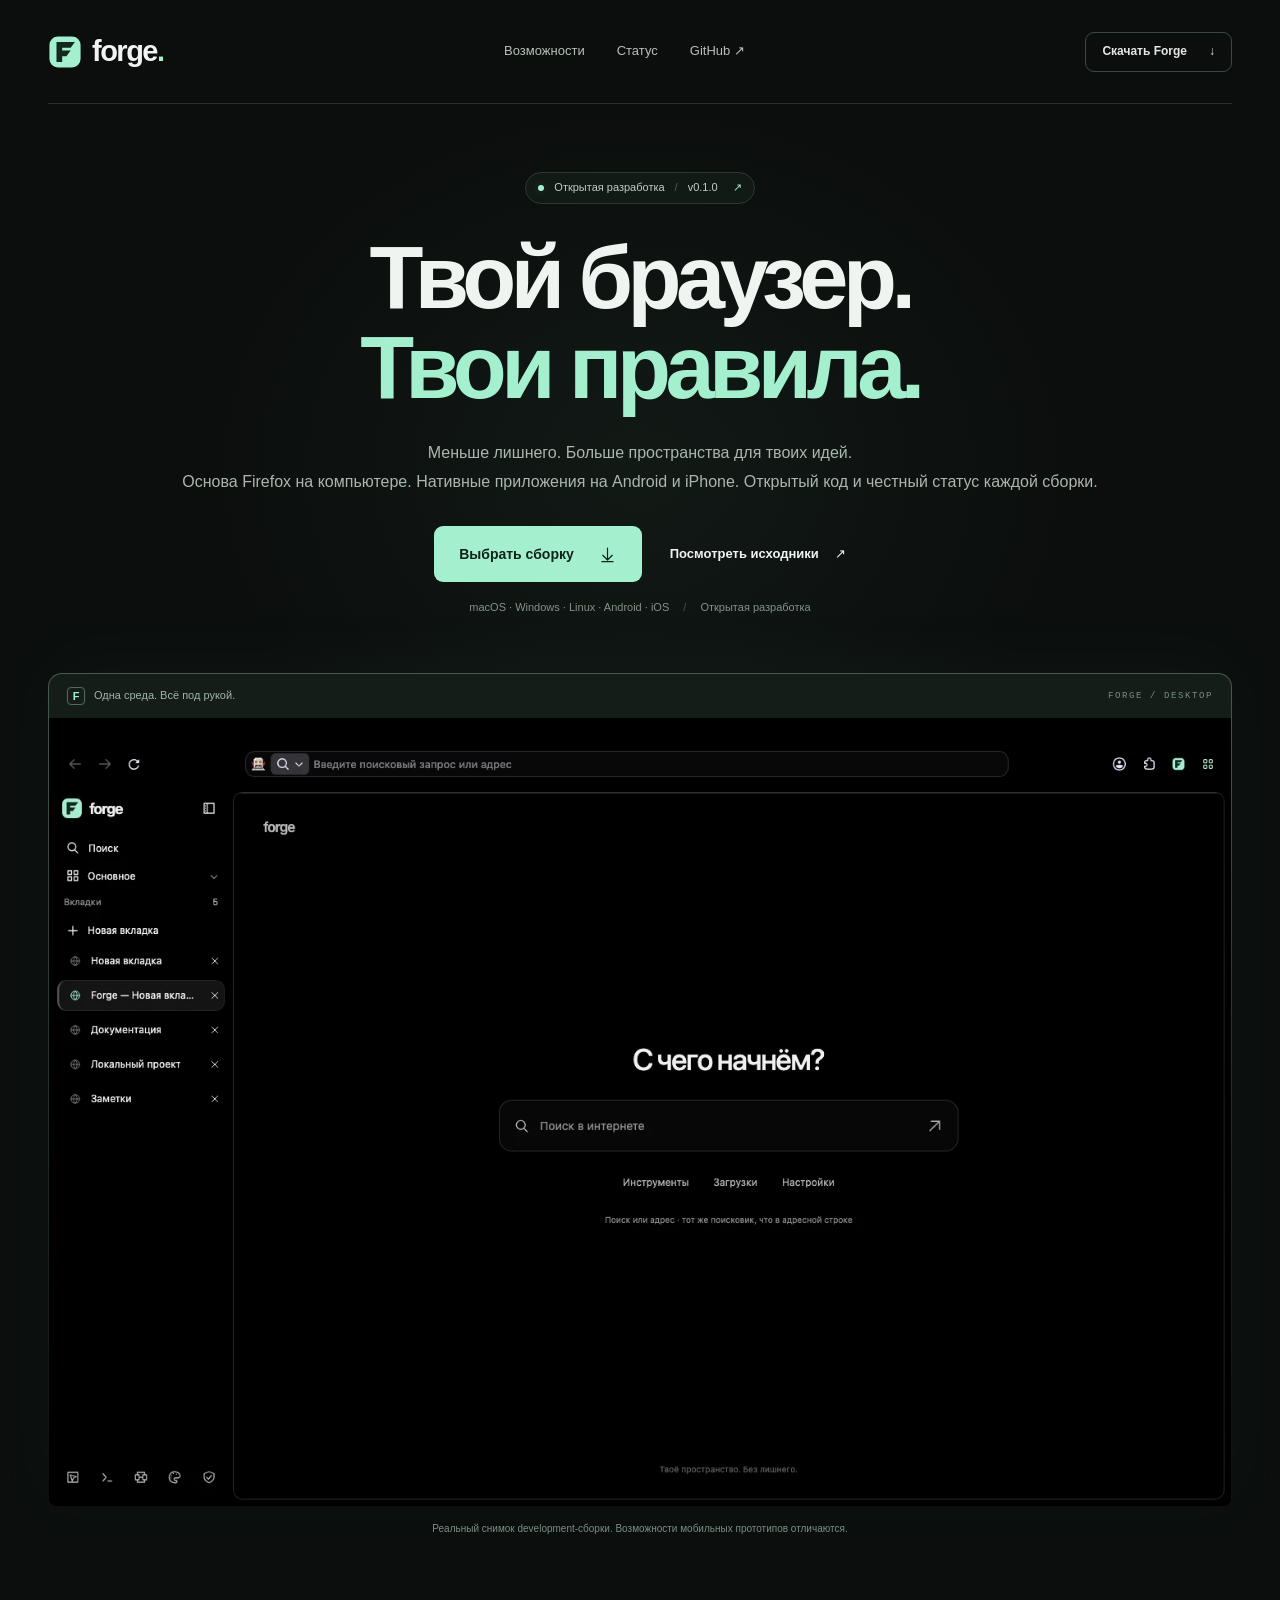
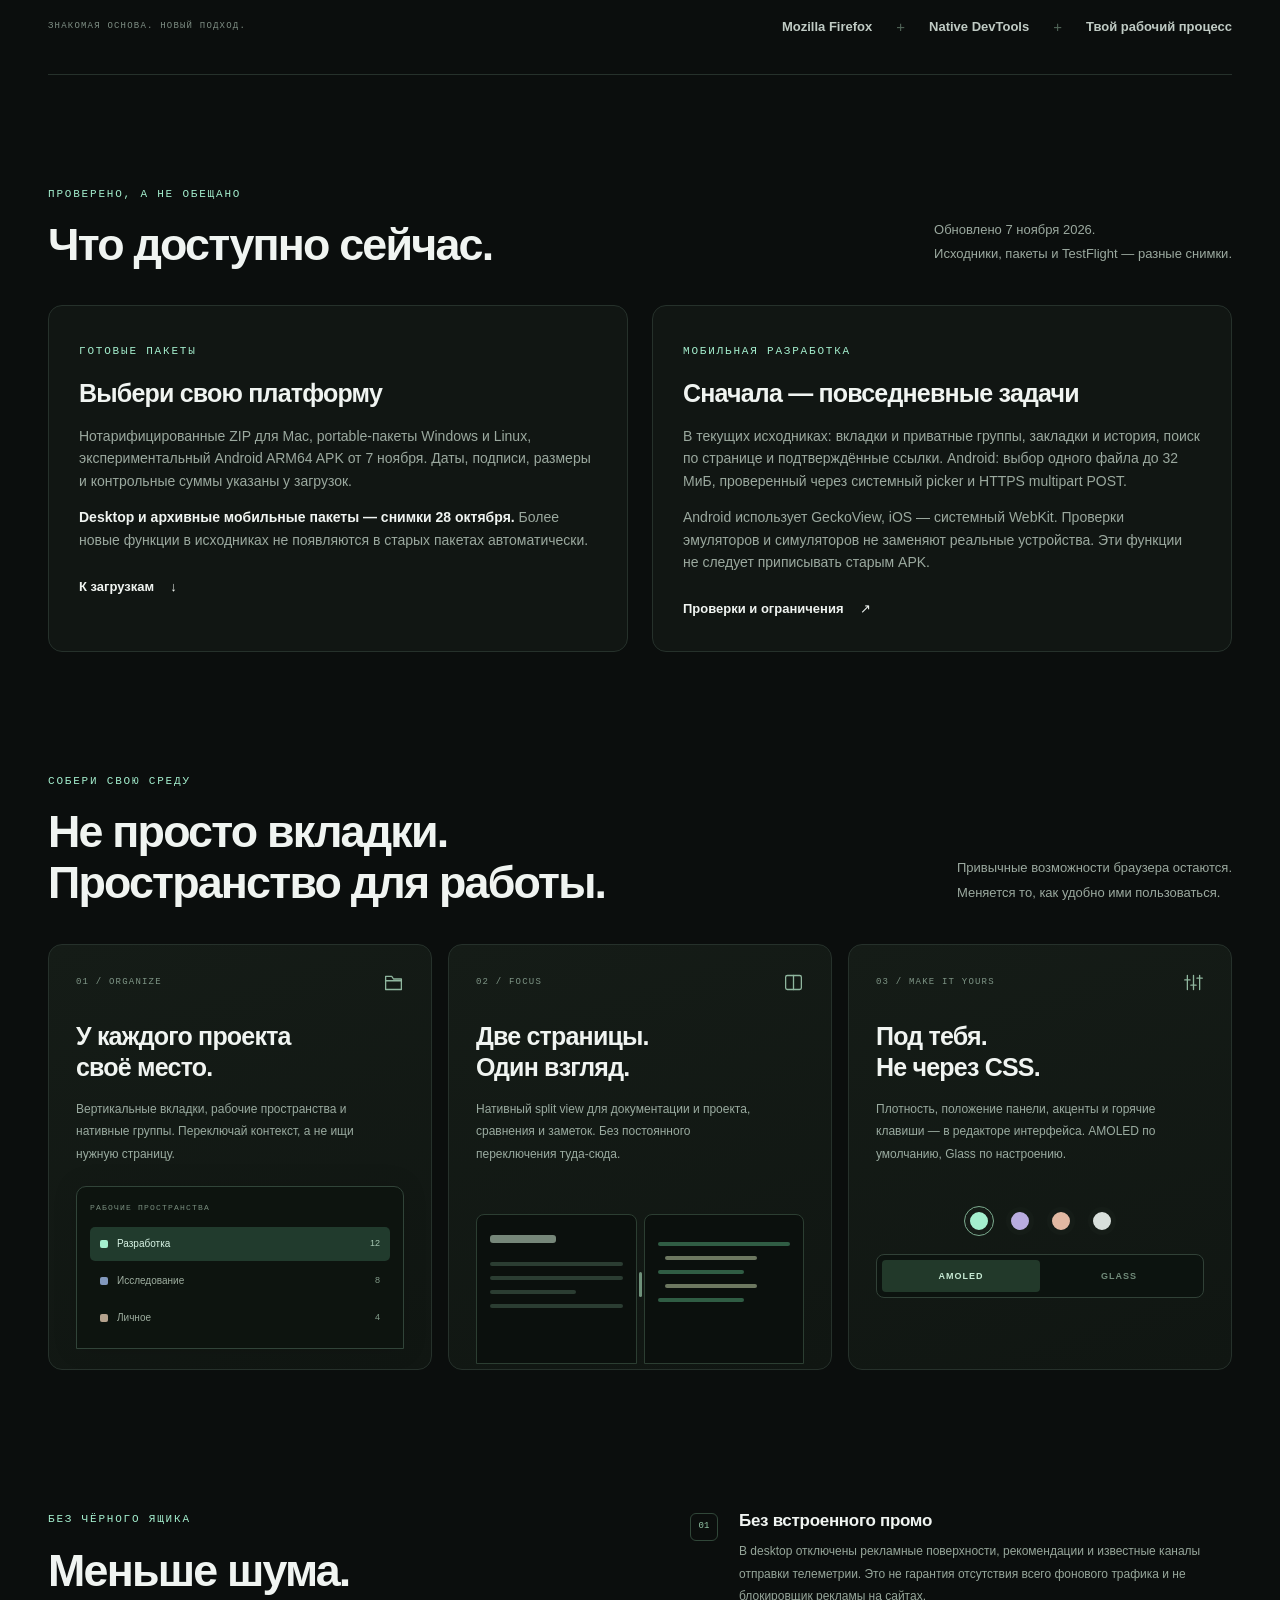
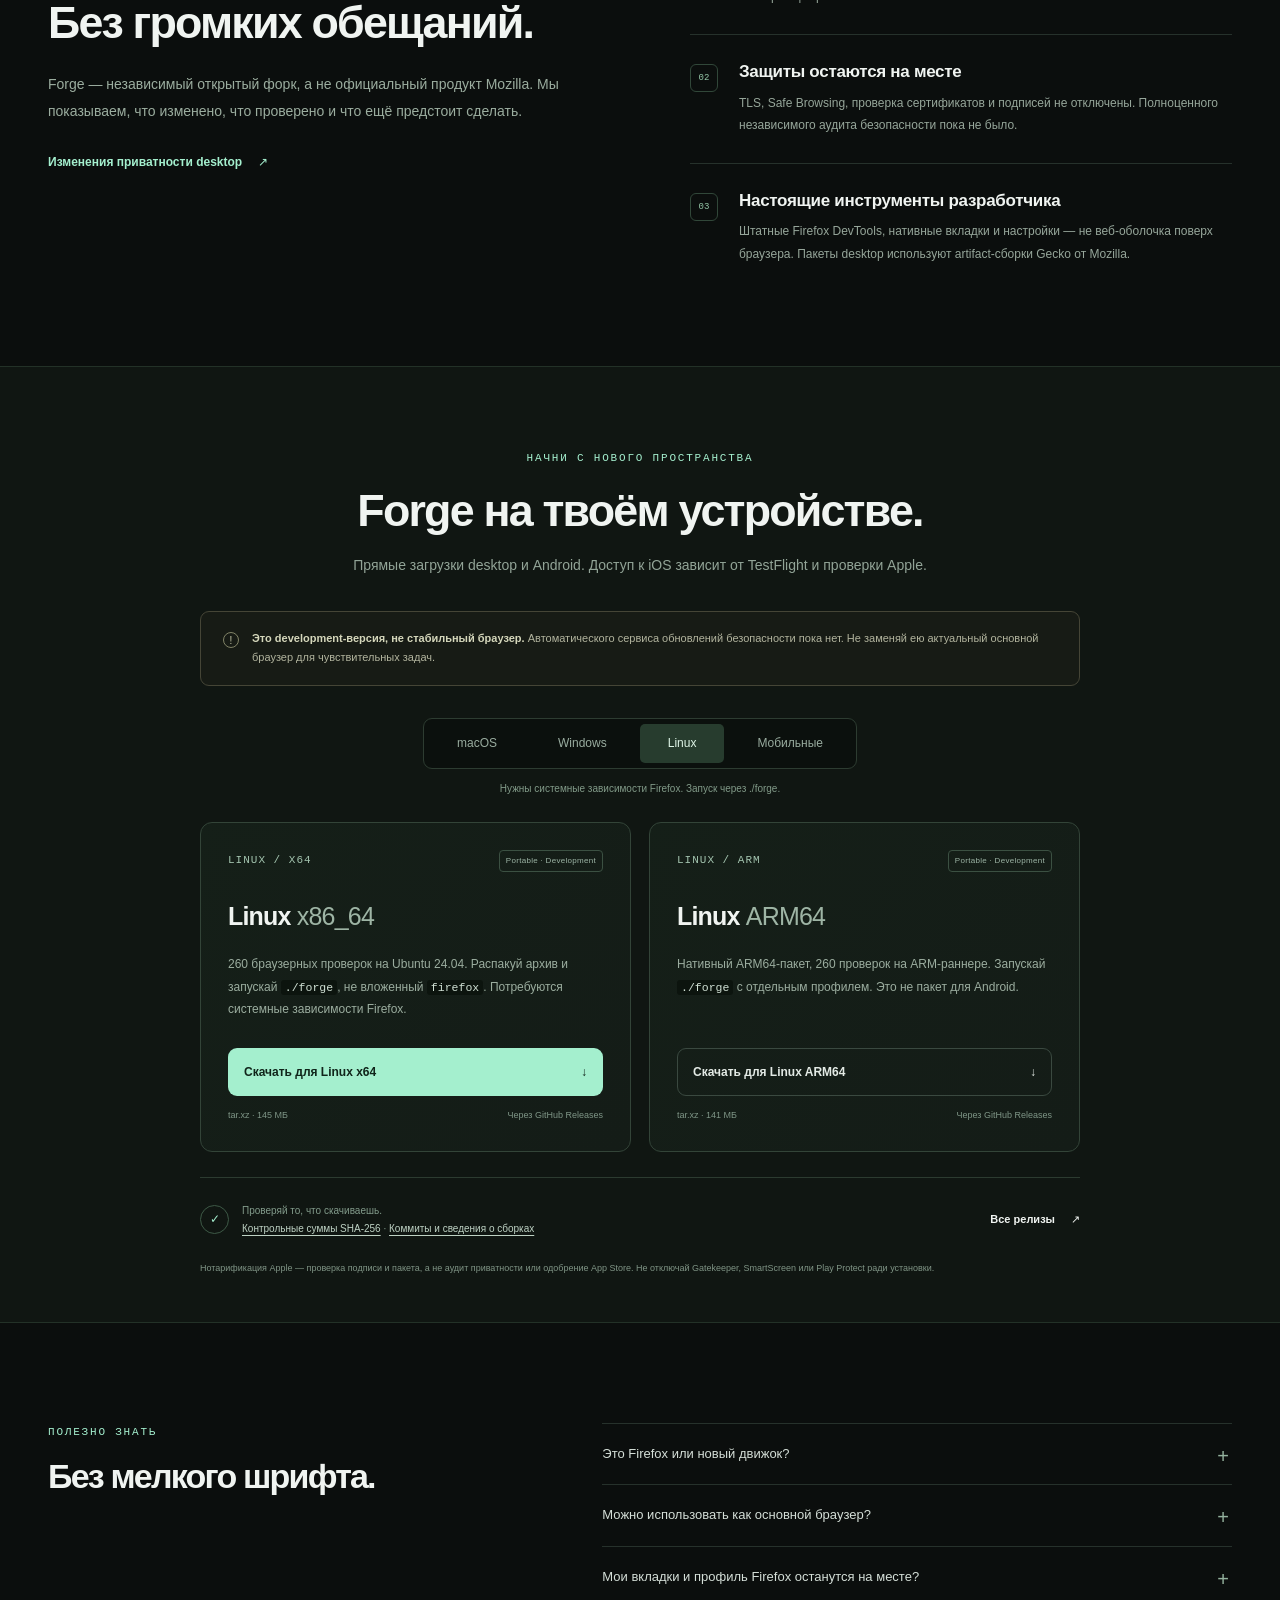
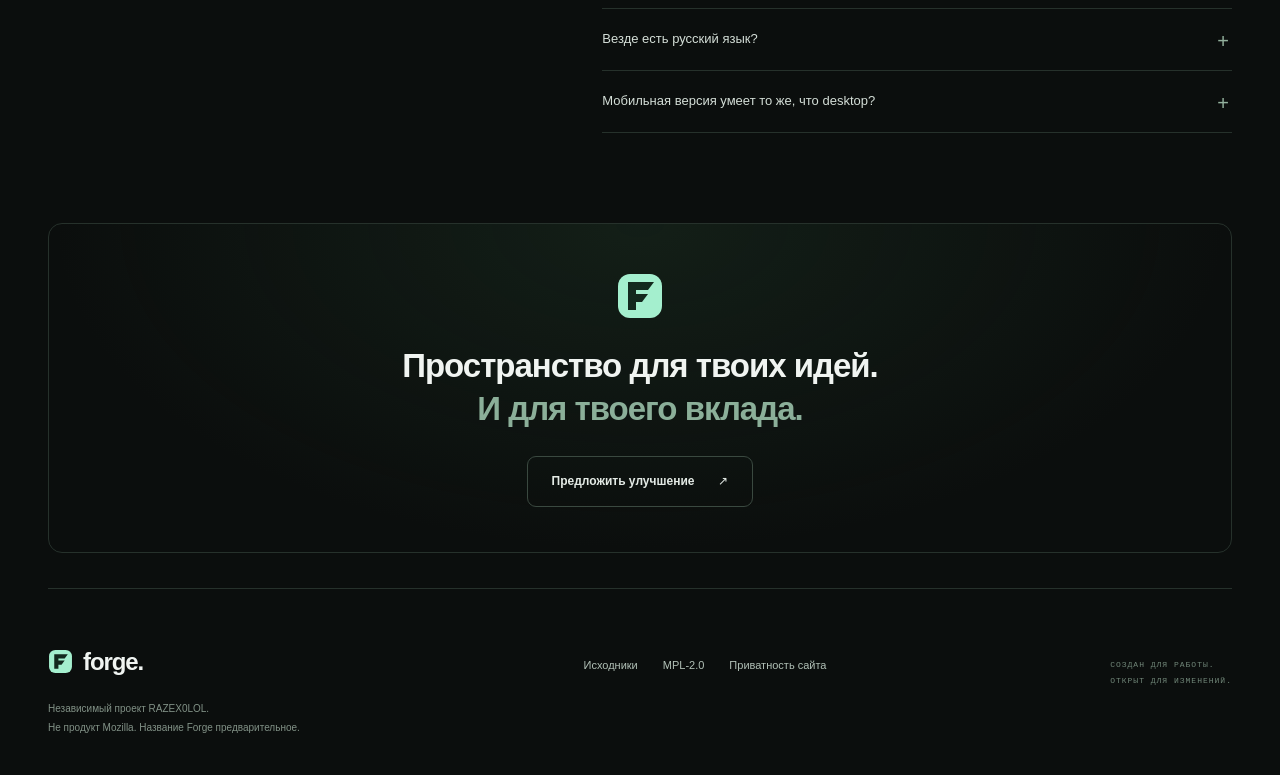
==== commit f2195c0c: "Publish build 6 beta and refresh Forge download website" ====
--- a/forge/site/index.html
+++ b/forge/site/index.html
@@ -4,8 +4,8 @@
   <meta charset="utf-8">
   <meta name="viewport" content="width=device-width, initial-scale=1">
   <meta name="theme-color" content="#0b0e0d">
-  <title>Forge — браузер, который подстраивается под тебя</title>
-  <meta name="description" content="Независимый браузер на основе Firefox: вертикальные вкладки, рабочие пространства, split view и темы AMOLED и Glass. Скачать development-сборки Forge для macOS, Windows и Linux.">
+  <title>Forge — браузер для компьютера и телефона</title>
+  <meta name="description" content="Forge: независимый форк Firefox для компьютера, GeckoView на Android и WebKit на iPhone. Возможности, TestFlight, проверенные загрузки для macOS, Windows, Linux и Android и прозрачный статус разработки.">
   <meta property="og:title" content="Forge — твой браузер. Твои правила.">
   <meta property="og:description" content="На основе Firefox. С рабочими пространствами, вертикальными вкладками и интерфейсом под тебя. Открытый код, реальные сборки, прозрачные ограничения.">
   <meta property="og:type" content="website">
@@ -20,16 +20,16 @@
   <a class="skip-link" href="#main">К содержимому</a>
   <header class="header wrap">
     <a class="brand" href="#" aria-label="Forge — на главную"><img src="assets/forge.svg" width="34" height="34" alt=""><span>forge<span class="brand-dot">.</span></span></a>
-    <nav aria-label="Основная навигация"><a href="#features">Возможности</a><a href="#principles">Подход</a><a href="https://github.com/RAZEX0LOL/forge-browser">GitHub <span aria-hidden="true">↗</span></a></nav>
+    <nav aria-label="Основная навигация"><a href="#features">Возможности</a><a href="#status">Статус</a><a href="https://github.com/RAZEX0LOL/forge-browser">GitHub <span aria-hidden="true">↗</span></a></nav>
     <a class="button button-small button-outline" href="#download">Скачать Forge <span aria-hidden="true">↓</span></a>
   </header>
   <main id="main">
     <section class="hero wrap" aria-labelledby="hero-title">
       <a class="release-label" href="#download"><span class="status-dot" aria-hidden="true"></span> Открытая разработка <span class="label-divider">/</span> v0.1.0 <span aria-hidden="true">↗</span></a>
       <h1 id="hero-title">Твой браузер.<br><span>Твои правила.</span></h1>
-      <p class="hero-description">Меньше лишнего. Больше пространства для твоих идей.<br class="desktop-break"> Forge объединяет основу Firefox и интерфейс, который можно сделать своим.</p>
+      <p class="hero-description">Меньше лишнего. Больше пространства для твоих идей.<br class="desktop-break"> Основа Firefox на компьютере. Нативные приложения на Android и iPhone. Открытый код и честный статус каждой сборки.</p>
       <div class="hero-actions"><a class="button button-mint" href="#download">Выбрать сборку <svg viewBox="0 0 24 24" aria-hidden="true"><path d="M12 4v15m-6-6 6 6 6-6M5 21h14"/></svg></a><a class="text-link" href="https://github.com/RAZEX0LOL/forge-browser">Посмотреть исходники <span aria-hidden="true">↗</span></a></div>
-      <p class="hero-note">macOS · Windows · Linux <span aria-hidden="true">/</span> Бесплатно. Открытый код.</p>
+      <p class="hero-note">macOS · Windows · Linux · Android · iOS <span aria-hidden="true">/</span> Открытая разработка</p>
       <figure class="browser-preview">
         <div class="preview-caption"><span><span class="tiny-mark" aria-hidden="true">F</span> Одна среда. Всё под рукой.</span><span class="mono">FORGE / DESKTOP</span></div>
         <img src="assets/forge-desktop.webp" width="1440" height="960" alt="Реальный интерфейс Forge для macOS: вертикальные вкладки и локальная стартовая страница в тёмной теме" fetchpriority="high">
@@ -38,6 +38,14 @@
     </section>
 
     <div class="foundation wrap"><span class="eyebrow">ЗНАКОМАЯ ОСНОВА. НОВЫЙ ПОДХОД.</span><div><span>Mozilla Firefox</span><span class="foundation-plus" aria-hidden="true">+</span><span>Native DevTools</span><span class="foundation-plus" aria-hidden="true">+</span><span>Твой рабочий процесс</span></div></div>
+
+    <section class="section wrap release-status" id="status" aria-labelledby="status-title">
+      <div class="section-heading"><div><p class="eyebrow mint">ПРОВЕРЕНО, А НЕ ОБЕЩАНО</p><h2 id="status-title">Что доступно сейчас.</h2></div><p>Обновлено <time datetime="2026-11-07">7 ноября 2026</time>.<br>Исходники, пакеты и TestFlight — разные снимки.</p></div>
+      <div class="status-grid">
+        <article class="status-card"><span class="eyebrow mint">ГОТОВЫЕ ПАКЕТЫ</span><h3>Выбери свою платформу</h3><p>Нотарифицированные ZIP для Mac, portable-пакеты Windows и Linux, экспериментальный Android ARM64 APK от 7 ноября. Даты, подписи, размеры и контрольные суммы указаны у загрузок.</p><p><strong>Desktop и архивные мобильные пакеты — снимки 28 октября.</strong> Более новые функции в исходниках не появляются в старых пакетах автоматически.</p><a class="text-link" href="#download">К загрузкам <span aria-hidden="true">↓</span></a></article>
+        <article class="status-card"><span class="eyebrow mint">МОБИЛЬНАЯ РАЗРАБОТКА</span><h3>Сначала — повседневные задачи</h3><p>В текущих исходниках: вкладки и приватные группы, закладки и история, поиск по странице и подтверждённые ссылки. Android: выбор одного файла до 32 МиБ, проверенный через системный picker и HTTPS multipart POST.</p><p>Android использует GeckoView, iOS — системный WebKit. Проверки эмуляторов и симуляторов не заменяют реальные устройства. Эти функции не следует приписывать старым APK.</p><a class="text-link" href="https://github.com/RAZEX0LOL/forge-browser/blob/forge/forge/mobile/SOURCE_CHECKPOINT.md">Проверки и ограничения <span aria-hidden="true">↗</span></a></article>
+      </div>
+    </section>
 
     <section class="section wrap" id="features" aria-labelledby="features-title">
       <div class="section-heading"><div><p class="eyebrow mint">СОБЕРИ СВОЮ СРЕДУ</p><h2 id="features-title">Не просто вкладки.<br>Пространство для работы.</h2></div><p>Привычные возможности браузера остаются.<br>Меняется то, как удобно ими пользоваться.</p></div>
@@ -55,7 +63,7 @@
 
     <section class="downloads section" id="download" aria-labelledby="download-title">
       <div class="wrap">
-        <div class="download-heading"><p class="eyebrow mint">НАЧНИ С НОВОГО ПРОСТРАНСТВА</p><h2 id="download-title">Forge на твоём устройстве.</h2><p>Реальные сборки. Открытые исходники. Никаких форм регистрации.</p></div>
+        <div class="download-heading"><p class="eyebrow mint">НАЧНИ С НОВОГО ПРОСТРАНСТВА</p><h2 id="download-title">Forge на твоём устройстве.</h2><p>Прямые загрузки desktop и Android. Доступ к iOS зависит от TestFlight и проверки Apple.</p></div>
         <div class="development-notice"><span class="notice-mark" aria-hidden="true">!</span><p><strong>Это development-версия, не стабильный браузер.</strong> Автоматического сервиса обновлений безопасности пока нет. Не заменяй ею актуальный основной браузер для чувствительных задач.</p></div>
         <div class="platform-picker" role="group" aria-label="Выбор платформы" hidden><button type="button" data-platform="macos" aria-pressed="true">macOS</button><button type="button" data-platform="windows" aria-pressed="false">Windows</button><button type="button" data-platform="linux" aria-pressed="false">Linux</button><button type="button" data-platform="mobile" aria-pressed="false">Мобильные</button></div>
         <p class="platform-hint" id="platform-hint" aria-live="polite"></p>
@@ -72,15 +80,24 @@
           <article class="download-card"><div class="card-heading"><span class="platform-wordmark">LINUX / ARM</span><span class="badge badge-neutral">Portable · Development</span></div><h3>Linux <span>ARM64</span></h3><p class="card-description">Нативный ARM64-пакет, 260 проверок на ARM-раннере. Запускай <code>./forge</code> с отдельным профилем. Это не пакет для Android.</p><a class="button button-outline download-link" data-target="linux-arm64" href="https://github.com/RAZEX0LOL/forge-browser/releases/download/v0.1.0-dev.20261028-multiplatform/Forge-development-linux-arm64.tar.xz">Скачать для Linux ARM64 <span aria-hidden="true">↓</span></a><div class="download-meta"><span>tar.xz · 141 МБ</span><span>Через GitHub Releases</span></div></article>
         </div>
         <div class="download-panel" data-panel="mobile">
-          <article class="download-card"><div class="card-heading"><span class="platform-wordmark">ANDROID</span><span class="badge badge-neutral">GeckoView · Прототип</span></div><h3>Android <span>Debug APK</span></h3><p class="card-description">Отдельный одновкладочный прототип: HTTPS, поиск и базовая навигация. Unit-тесты, lint и два теста в x86_64-эмуляторе пройдены. Физические ARM-устройства не проверены; подпись отладочная.</p><a class="button button-mint download-link" data-target="android-arm64-v8a" href="https://github.com/RAZEX0LOL/forge-browser/releases/download/v0.1.0-dev.20261028-multiplatform/Forge-android-prototype-arm64-v8a-debug.apk">Скачать APK · ARM64 <span aria-hidden="true">↓</span></a><div class="alternative-downloads"><a class="download-link" data-target="android-armeabi-v7a" href="https://github.com/RAZEX0LOL/forge-browser/releases/download/v0.1.0-dev.20261028-multiplatform/Forge-android-prototype-armeabi-v7a-debug.apk">ARMv7 · 153 МБ</a><a class="download-link" data-target="android-x86_64" href="https://github.com/RAZEX0LOL/forge-browser/releases/download/v0.1.0-dev.20261028-multiplatform/Forge-android-prototype-x86_64-debug.apk">x86_64 · 209 МБ</a></div><div class="download-meta"><span>ARM64 · 190 МБ</span><span>Не desktop Forge</span></div></article>
-          <article class="download-card ios-card"><div class="card-heading"><span class="platform-wordmark">iPHONE / iPAD</span><span class="badge badge-pending">Ожидает Beta App Review</span></div><h3>iOS <span>TestFlight</span></h3><p class="card-description">Одновкладочный прототип на системном WebKit, не Gecko. Сборка 0.1.0 (2) отправлена на внешнюю бета-проверку Apple. <strong>Открытой ссылки на TestFlight пока нет.</strong></p><p class="pending-message"><span class="status-dot" aria-hidden="true"></span> Внешнее тестирование ещё не открыто</p><details class="developer-downloads"><summary>Архивы для разработчиков</summary><p>Не устанавливаются на iPhone как обычный IPA.</p><a class="download-link" data-target="ios-simulator" href="https://github.com/RAZEX0LOL/forge-browser/releases/download/v0.1.0-dev.20261028-multiplatform/Forge-ios-simulator-prototype.zip">iOS Simulator · ZIP</a><a class="download-link" data-target="ios-device-unsigned" href="https://github.com/RAZEX0LOL/forge-browser/releases/download/v0.1.0-dev.20261028-multiplatform/Forge-ios-device-unsigned.xcarchive.zip">Неподписанный device XCArchive</a></details></article>
+          <article class="download-card"><div class="card-heading"><span class="platform-wordmark">ANDROID</span><span class="badge badge-neutral">GeckoView · 07.11.2026</span></div><h3>Android <span>Debug APK</span></h3><p class="card-description">Нативные вкладки, приватные группы, закладки и история, поиск по странице. Экспериментальное прикрепление одного файла до 32 МиБ. Пройдено 64 native- и 43 unit-теста, три сквозных сценария выбора файла и HTTPS POST.</p><p class="card-description"><strong>Отладочная подпись, versionCode 1.</strong> Физические устройства не проверены, стабильного канала обновлений нет. При конфликте подписи не удаляй установленное приложение ради обхода защиты.</p><a class="button button-mint download-link" data-target="android-arm64-v8a-current" href="downloads/Forge-android-20261107-arm64-v8a-debug.apk" download>Скачать свежий APK · ARM64 <span aria-hidden="true">↓</span></a><div class="download-meta"><span>APK · 190 МБ</span><span>Снимок 07.11.2026</span></div><details class="developer-downloads"><summary>Архивные APK от 28 октября</summary><p>Одновкладочные прототипы; более новые возможности в них отсутствуют.</p><div class="alternative-downloads"><a class="download-link" data-target="android-arm64-v8a" href="https://github.com/RAZEX0LOL/forge-browser/releases/download/v0.1.0-dev.20261028-multiplatform/Forge-android-prototype-arm64-v8a-debug.apk">Старый ARM64 · 190 МБ</a><a class="download-link" data-target="android-armeabi-v7a" href="https://github.com/RAZEX0LOL/forge-browser/releases/download/v0.1.0-dev.20261028-multiplatform/Forge-android-prototype-armeabi-v7a-debug.apk">ARMv7 · 153 МБ</a><a class="download-link" data-target="android-x86_64" href="https://github.com/RAZEX0LOL/forge-browser/releases/download/v0.1.0-dev.20261028-multiplatform/Forge-android-prototype-x86_64-debug.apk">x86_64 · 209 МБ</a></div></details></article>
+          <article class="download-card ios-card"><div class="card-heading"><span class="platform-wordmark">iPHONE / iPAD</span><span class="badge">Внешняя бета одобрена · Build 6</span></div><h3>iOS <span>TestFlight</span></h3><p class="card-description">Отдельное приложение на системном WebKit, не Gecko. Сборка <strong>0.1.0 (6)</strong> обработана Apple и одобрена для внешнего тестирования. Вкладки, приватные группы, закладки и история, поиск по странице. Полный набор: 67 native- и 9 UI-тестов на каждом языке.</p><a class="button button-mint" data-testflight="public" href="https://testflight.apple.com/join/4hvp4sk8">Установить через TestFlight <span aria-hidden="true">↗</span></a><p class="card-description">На iPhone открой эту ссылку и следуй инструкции Apple. Это бета-версия, не выпуск App Store. Проверки симулятора не заменяют реальное устройство; успешная отправка файла на iOS ещё не подтверждена.</p><div class="download-meta"><span>iOS 17+ · iPhone и iPad</span><span>0.1.0 (6) · 07.11.2026</span></div><details class="developer-downloads"><summary>Архивы для разработчиков</summary><p>Исторические архивы от 28 октября. Не устанавливаются на iPhone как обычный IPA и не содержат более поздние изменения.</p><a class="download-link" data-target="ios-simulator" href="https://github.com/RAZEX0LOL/forge-browser/releases/download/v0.1.0-dev.20261028-multiplatform/Forge-ios-simulator-prototype.zip">iOS Simulator · ZIP</a><a class="download-link" data-target="ios-device-unsigned" href="https://github.com/RAZEX0LOL/forge-browser/releases/download/v0.1.0-dev.20261028-multiplatform/Forge-ios-device-unsigned.xcarchive.zip">Неподписанный device XCArchive</a></details></article>
         </div>
         <div class="integrity"><span class="integrity-icon" aria-hidden="true">✓</span><p>Проверяй то, что скачиваешь.<br><a href="SHA256SUMS">Контрольные суммы SHA-256</a><span aria-hidden="true"> · </span><a href="downloads.json">Коммиты и сведения о сборках</a></p><a class="text-link" href="https://github.com/RAZEX0LOL/forge-browser/releases">Все релизы <span aria-hidden="true">↗</span></a></div>
         <p class="trust-note">Нотарификация Apple — проверка подписи и пакета, а не аудит приватности или одобрение App Store. Не отключай Gatekeeper, SmartScreen или Play Protect ради установки.</p>
       </div>
     </section>
 
-    <section class="faq section wrap" aria-labelledby="faq-title"><div><p class="eyebrow mint">ПОЛЕЗНО ЗНАТЬ</p><h2 id="faq-title">Без мелкого шрифта.</h2></div><div class="faq-list"><details><summary>Это Firefox или новый движок?</summary><p>Настольный Forge — независимый форк Mozilla Firefox с изменениями интерфейса и настроек. Текущие artifact-сборки используют скомпилированный Gecko от Mozilla, а не независимо пересобранный C++/Rust-движок. История Mozilla, MPL-2.0 и лицензии зависимостей сохранены.</p></details><details><summary>Можно использовать как основной браузер?</summary><p>Мы пока не рекомендуем это для чувствительных задач. Сборки предварительные, автоматического сервиса обновлений безопасности нет. Длительная работа с реальными аккаунтами, физические мобильные устройства и полный сетевой аудит остаются непроверенными.</p></details><details><summary>Мои вкладки и профиль Firefox останутся на месте?</summary><p>Штатные launchers Forge выбирают отдельный development-профиль. На Windows запускай Forge.cmd, на Linux — ./forge, на Mac — Forge.app. Не запускай напрямую вложенный Firefox и не указывай свой основной профиль при экспериментировании.</p></details><details><summary>Везде есть русский язык?</summary><p>Интерфейс Forge поддерживает русский и английский. Нотарифицированная macOS Apple Silicon-сборка также включает русские ресурсы базового Firefox и словарь. Другие desktop CI-пакеты используют en-US для базовых ресурсов. Оба мобильных прототипа имеют русский и английский интерфейс.</p></details><details><summary>Мобильная версия умеет то же, что desktop?</summary><p>Нет. Android использует GeckoView, iOS — системный WebKit. Это отдельные минимальные прототипы без рабочих пространств, расширений, синхронизации и надёжного восстановления сессии. iOS пока ожидает внешнюю проверку TestFlight.</p></details></div></section>
+    <section class="faq section wrap" aria-labelledby="faq-title">
+      <div><p class="eyebrow mint">ПОЛЕЗНО ЗНАТЬ</p><h2 id="faq-title">Без мелкого шрифта.</h2></div>
+      <div class="faq-list">
+        <details><summary>Это Firefox или новый движок?</summary><p>Настольный Forge — независимый форк Mozilla Firefox с изменениями интерфейса и настроек. Текущие artifact-сборки используют скомпилированный Gecko от Mozilla, а не независимо пересобранный C++/Rust-движок. История Mozilla, MPL-2.0 и лицензии зависимостей сохранены.</p></details>
+        <details><summary>Можно использовать как основной браузер?</summary><p>Мы пока не рекомендуем это для чувствительных задач. Сборки предварительные, автоматического сервиса обновлений безопасности desktop нет. Длительная работа с реальными аккаунтами, физические мобильные устройства и полный сетевой аудит остаются непроверенными.</p></details>
+        <details><summary>Мои вкладки и профиль Firefox останутся на месте?</summary><p>Штатные launchers Forge выбирают отдельный development-профиль. На Windows запускай Forge.cmd, на Linux — ./forge, на Mac — Forge.app. Не запускай напрямую вложенный Firefox и не указывай свой основной профиль при экспериментировании.</p></details>
+        <details><summary>Везде есть русский язык?</summary><p>Интерфейс Forge поддерживает русский и английский. Нотарифицированная macOS Apple Silicon-сборка также включает русские ресурсы базового Firefox и словарь. Другие desktop CI-пакеты используют en-US для базовых ресурсов. Оба мобильных приложения имеют русский и английский интерфейс.</p></details>
+        <details><summary>Мобильная версия умеет то же, что desktop?</summary><p>Нет. Android использует GeckoView, iOS — системный WebKit. В новых мобильных сборках есть вкладки и приватные группы, закладки, история и поиск по странице. Рабочих пространств, расширений, синхронизации и полного восстановления состояния страниц пока нет. iOS 0.1.0 (6) одобрена для внешней беты TestFlight. Desktop и архивные мобильные пакеты остаются отдельными историческими снимками.</p></details>
+      </div>
+    </section>
 
     <section class="closing wrap"><img src="assets/forge.svg" width="48" height="48" alt=""><h2>Пространство для твоих идей.<br><span>И для твоего вклада.</span></h2><a class="button button-outline" href="https://github.com/RAZEX0LOL/forge-browser/issues">Предложить улучшение <span aria-hidden="true">↗</span></a></section>
   </main>
--- a/forge/site/styles.css
+++ b/forge/site/styles.css
@@ -2,6 +2,7 @@
 :root{color-scheme:dark;--bg:#0b0e0d;--surface:#111613;--surface-raised:#161d19;--line:#26312b;--text:#f0f4f1;--muted:#9ba99f;--mint:#a4efce;--max:1184px;font-family:Inter,-apple-system,BlinkMacSystemFont,"Segoe UI",sans-serif;font-synthesis:none;line-height:1.6;scroll-behavior:smooth;scroll-padding-top:32px}
 *{box-sizing:border-box}body{margin:0;background:var(--bg);color:var(--text);-webkit-font-smoothing:antialiased}a{color:inherit;text-decoration:none}button,input{font:inherit}button{cursor:pointer}a,button,summary{-webkit-tap-highlight-color:transparent}a:focus-visible,button:focus-visible,summary:focus-visible{outline:2px solid var(--mint);outline-offset:5px;border-radius:5px}img{display:block;max-width:100%;height:auto}svg{width:24px;height:24px;fill:none;stroke:currentColor;stroke-width:1.5;stroke-linecap:round;stroke-linejoin:round;flex-shrink:0}[hidden]{display:none!important}.wrap{width:min(var(--max),calc(100% - 96px));margin-inline:auto}.mono,.eyebrow,.feature-number,.workspace-label,.platform-wordmark{font-family:"SFMono-Regular",Consolas,"Liberation Mono",monospace}.mint{color:var(--mint)}.eyebrow{font-size:11px;font-weight:500;letter-spacing:1.8px;line-height:1.7}.skip-link{position:absolute;top:-80px;left:24px;z-index:10;padding:12px;background:var(--mint);color:#102219}.skip-link:focus{top:16px}.header{display:flex;align-items:center;justify-content:space-between;height:104px;border-bottom:1px solid var(--line);gap:28px}.brand{display:inline-flex;align-items:center;gap:10px;font-size:29px;font-weight:750;letter-spacing:-1.5px;line-height:1}.brand-dot{color:var(--mint)}.header nav{display:flex;gap:32px;color:#b6c0b9;font-size:13px}.header nav a:hover,.text-link:hover,.footer a:hover,.integrity a:hover,.alternative-downloads a:hover{color:var(--mint)}.button{display:inline-flex;justify-content:center;align-items:center;gap:24px;padding:16px 24px;min-height:56px;border:1px solid transparent;border-radius:9px;font-size:14px;font-weight:650;line-height:1.4;transition:background .18s,border-color .18s,transform .18s}.button:hover{transform:translateY(-2px)}.button svg{width:19px;height:19px}.button-mint{color:#10241a;background:var(--mint)}.button-mint:hover{background:#c0f7df}.button-outline{background:transparent;border-color:#3a4940;color:#e3eae5}.button-outline:hover{background:#19231d;border-color:#698272}.button-small{min-height:40px;padding:10px 16px;font-size:12px;gap:22px}.text-link{font-size:13px;font-weight:550;display:inline-flex;align-items:center;gap:16px;transition:color .18s}.hero{text-align:center;position:relative;padding-top:68px}.hero::before{content:"";position:absolute;z-index:-1;pointer-events:none;top:-35px;left:10%;width:80%;height:800px;background:radial-gradient(ellipse at center,rgba(74,126,96,.1),transparent 65%)}.release-label{display:inline-flex;align-items:center;gap:10px;border:1px solid #2a3930;border-radius:30px;padding:6px 12px;color:#c0cdc4;font-size:11px;background:#121a16}.status-dot{width:6px;height:6px;border-radius:50%;display:inline-block;background:var(--mint);box-shadow:0 0 10px #a4efce30;flex-shrink:0}.label-divider{color:#4e6557}.release-label>span:last-child{color:var(--mint);margin-left:5px}h1{font-size:clamp(56px,6.9vw,96px);line-height:1.02;letter-spacing:-5.5px;font-weight:650;margin:29px 0 26px}h1>span{color:var(--mint)}.hero-description{color:#aab7ae;font-size:16px;line-height:1.8;margin:0}.hero-actions{display:flex;align-items:center;justify-content:center;gap:28px;margin-top:30px}.hero-note{font-size:11px;color:#839489;margin:17px 0 0}.hero-note span{padding:0 11px;color:#43564a}.browser-preview{margin:56px 0 0;position:relative;text-align:left;border-radius:14px 14px 0 0;padding:1px;background:linear-gradient(#455b4d,#1c2920 60%,transparent);box-shadow:0 -12px 70px #80d9a60a}.browser-preview>img{width:100%;height:auto;aspect-ratio:1440/960;object-fit:cover;object-position:top;border-radius:0 0 8px 8px;background:#000}.preview-caption{display:flex;justify-content:space-between;align-items:center;background:#141d17;padding:13px 18px;border-radius:13px 13px 0 0;font-size:11px;color:#a2b5a9;gap:16px}.preview-caption>span:first-child{display:flex;align-items:center;gap:9px}.preview-caption .mono{font-size:9px;letter-spacing:1.6px;color:#789182}.tiny-mark{display:inline-grid;place-items:center;width:18px;height:18px;border:1px solid #506d5a;border-radius:4px;font-size:11px;font-weight:700;color:var(--mint)}figcaption{font-size:10px;color:#7d8e82;text-align:center;position:absolute;bottom:-30px;left:0;right:0}.foundation{margin-top:75px;padding:33px 0 35px;border-bottom:1px solid var(--line);display:flex;justify-content:space-between;align-items:center;gap:24px}.foundation>.eyebrow{font-size:9px;color:#7e8e84;letter-spacing:1.2px}.foundation>div{display:flex;align-items:center;gap:24px;font-size:13px;font-weight:550;color:#c0cbc4}.foundation-plus{font-size:15px;font-weight:400;color:#526659}.section{padding-top:110px;padding-bottom:10px}.section-heading{display:flex;justify-content:space-between;align-items:flex-end;gap:30px;margin-bottom:35px}.section-heading .eyebrow{margin:0 0 15px}h2{font-size:clamp(30px,3.5vw,45px);line-height:1.15;letter-spacing:-1.8px;font-weight:550;margin:0}.section-heading>p{font-size:13px;color:var(--muted);margin:0 0 3px;line-height:1.9}.feature-grid{display:grid;grid-template-columns:repeat(3,minmax(0,1fr));gap:16px}.feature{border:1px solid var(--line);border-radius:14px;padding:27px 27px 0;background:linear-gradient(160deg,#151c17,#101612);overflow:hidden;min-height:426px}.feature-top{display:flex;align-items:center;justify-content:space-between;margin-bottom:28px;color:#8fb69e}.feature-number{font-size:9px;letter-spacing:1.2px;color:#7e9586}.feature-top svg{width:21px;height:21px}h3{font-size:25px;line-height:1.25;letter-spacing:-.8px;font-weight:550;margin:0 0 15px}.feature>p{font-size:12px;line-height:1.85;color:#9aaba0;margin:0;max-width:290px}.workspace-demo{border:1px solid #314439;border-radius:10px 10px 0 0;background:#0d140f;padding:15px 13px 10px;transform:translateY(21px);box-shadow:0 0 25px #0002}.workspace-label{display:block;letter-spacing:1.2px;color:#788d7e;font-size:8px;margin-bottom:12px}.workspace-row{display:flex;align-items:center;gap:9px;padding:9px 10px;border-radius:5px;font-size:10px;color:#9dad9f;margin-bottom:3px}.workspace-row.active{background:#213b2d;color:#d9f5e6}.workspace-row small{margin-left:auto;font-size:9px;color:#809a88}.workspace-icon{width:8px;height:8px;background:#a4efce;border-radius:2px}.workspace-icon.blue{background:#8299bd}.workspace-icon.beige{background:#b4a28d}.split-demo{display:grid;grid-template-columns:1fr 1fr;gap:7px;position:relative;margin-top:39px;height:150px;transform:translateY(10px)}.split-demo>div{background:#0b100d;border:1px solid #2c3e32;border-radius:8px 8px 0 0;padding:20px 13px}.split-demo span{display:block;height:4px;margin-bottom:10px;background:#2b3d32;border-radius:3px}.split-demo .mock-pill{width:50%;height:8px;background:#768779;margin-bottom:19px}.split-demo .short{width:65%}.split-demo>div:last-of-type{padding-top:27px}.split-demo>div:last-of-type span{background:#305d44}.split-demo>div:last-of-type span:nth-child(2n){background:#6d7860;width:70%;margin-left:7px}.split-handle{position:absolute;width:3px;height:25px;background:#6f927b;left:calc(50% - 1px);top:58px;border-radius:2px}.theme-demo{padding-top:42px;display:flex;justify-content:center;gap:13px;flex-wrap:wrap}.color-swatch{height:28px;width:28px;display:inline-block;background:var(--mint);border-radius:50%;border:5px solid #151c17}.color-swatch.selected{outline:1px solid #7cab8f}.color-swatch.lavender{background:#b8acdf}.color-swatch.peach{background:#e1b8a2}.color-swatch.white{background:#d8dfdb}.theme-switch{border:1px solid #314137;border-radius:8px;margin-top:6px;padding:5px;display:flex;flex-basis:100%;font-size:9px;font-weight:550;letter-spacing:1px;background:#0c130f;text-align:center}.theme-switch>span{flex:1;padding:9px;border-radius:4px;color:#718b7a}.theme-switch>span:first-child{background:#22392a;color:#c7ead4}.principles{display:grid;grid-template-columns:1fr 1fr;gap:100px;padding-top:130px;padding-bottom:100px}.principles-intro>.eyebrow{margin:0 0 17px}.principles-intro>p:not(.eyebrow){font-size:14px;color:#9bad9f;line-height:1.9;margin:23px 0}.principles-intro>.text-link{color:var(--mint);font-size:12px}.principles-list article{display:flex;gap:21px;padding:26px 0;border-bottom:1px solid var(--line)}.principles-list article:first-child{padding-top:0}.principles-list article:last-child{border-bottom:0;padding-bottom:0}.principle-icon{width:28px;height:28px;display:grid;place-items:center;flex-shrink:0;color:#96c8a9;border:1px solid #314739;border-radius:6px;font-size:9px;font-family:monospace;margin-top:3px}.principles-list h3{font-size:17px;letter-spacing:-.3px;margin-bottom:9px}.principles-list p{font-size:12px;line-height:1.9;color:#96a69a;margin:0}.downloads{background:#101612;border-block:1px solid #233127;padding:82px 0 45px}.download-heading{text-align:center}.download-heading>.eyebrow{margin:0 0 17px}.download-heading>p:last-child{font-size:14px;color:#92a497;margin:18px 0 0}.development-notice{display:flex;gap:13px;align-items:flex-start;padding:17px 22px;border:1px solid #454536;background:#25251b55;border-radius:9px;max-width:880px;margin:34px auto 32px}.development-notice p{font-size:11px;color:#b2b49e;line-height:1.8;margin:0}.development-notice strong{font-weight:650;color:#d5d7bb}.notice-mark{border:1px solid #808266;border-radius:50%;width:16px;height:16px;display:grid;place-items:center;flex-shrink:0;color:#c6c8a9;font-size:10px;margin-top:3px}.platform-picker{display:flex;justify-content:center;gap:5px;border:1px solid #2d3c31;border-radius:9px;padding:5px;width:max-content;max-width:100%;margin:0 auto;background:#0b100d}.platform-picker button{border:0;color:#99ac9f;background:transparent;border-radius:5px;padding:10px 28px;font-size:12px;transition:background .18s,color .18s}.platform-picker button[aria-pressed=true]{color:#e0f6e8;background:#273c2e}.platform-picker button:hover{color:var(--mint);background:#1d2a22}.platform-hint{font-size:10px;text-align:center;color:#819a88;min-height:17px;margin:12px 0 21px}.platform-hint:empty{display:none}.download-panel{display:grid;grid-template-columns:1fr 1fr;gap:18px;max-width:880px;margin:18px auto}.download-panel+.download-panel{margin-top:24px}.download-card{border:1px solid #334438;background:linear-gradient(135deg,#18251c99,#141c17);border-radius:12px;padding:27px;display:flex;flex-direction:column;min-width:0}.download-card.recommended{border-color:#597860}.card-heading{display:flex;align-items:center;justify-content:space-between;gap:15px;margin-bottom:29px}.card-heading>svg{height:25px;width:25px;color:var(--mint)}.badge{font-size:8px;line-height:1.4;border:1px solid #42694e;color:#b5e2c6;border-radius:4px;padding:4px 6px;letter-spacing:.3px;white-space:nowrap}.badge-neutral{color:#9db5a6;border-color:#3b5042}.badge-pending{color:#c8c3a0;border-color:#58583e;white-space:normal}.download-card h3{font-size:25px;font-weight:550;margin-bottom:6px}.download-card h3>span{color:#9eb5a5;font-weight:400}.card-subtitle{font-size:11px;margin:0 0 18px;color:#9cae9f}.card-description{font-size:12px;color:#9bad9f;line-height:1.9;margin:15px 0 27px;flex:1}.card-subtitle+.card-description{margin-top:0}.card-description strong{font-weight:550;color:#d4d7bd}.download-card .button{font-size:12px;padding:14px 15px;justify-content:space-between;min-height:48px;gap:12px}.download-meta{font-size:9px;color:#7f9687;display:flex;justify-content:space-between;gap:10px;margin-top:12px;line-height:1.7}.platform-wordmark{font-size:11px;letter-spacing:1px;color:#a4c5b0}.alternative-downloads{display:flex;justify-content:space-between;gap:15px;margin-top:15px;font-size:11px;color:#b9d8c4;text-decoration:underline;text-underline-offset:3px}.pending-message{display:flex;align-items:center;gap:9px;border:1px solid #38473a;border-radius:7px;background:#19241b;padding:13px 12px;color:#c7d2be;font-size:11px;margin:0 0 17px}.pending-message>.status-dot{background:#b6b584}.developer-downloads{font-size:11px;color:#9daf9e}.developer-downloads summary{padding:8px 0;cursor:pointer}.developer-downloads p{color:#7f9387}.developer-downloads a{display:block;color:#bdd5c5;text-decoration:underline;text-underline-offset:3px;margin:9px 0}code{font-size:.96em;color:#cfdfd3;background:#0c140e;padding:1px 4px;border-radius:3px}.integrity{display:flex;align-items:center;gap:13px;max-width:880px;margin:25px auto 0;border-top:1px solid #2c3b30;padding-top:24px}.integrity-icon{width:29px;height:29px;flex-shrink:0;border:1px solid #3d5946;border-radius:50%;display:grid;place-items:center;color:var(--mint);font-size:12px}.integrity p{font-size:10px;line-height:1.8;color:#829b8b;margin:0;flex:1}.integrity p a{color:#bed2c4;text-decoration:underline;text-underline-offset:3px}.integrity>.text-link{font-size:11px}.trust-note{max-width:880px;font-size:9px;color:#7f9485;line-height:1.9;margin:22px auto 0}.faq{display:grid;grid-template-columns:1fr 1.3fr;gap:70px;padding-top:100px;padding-bottom:90px}.faq .eyebrow{margin:0 0 16px}.faq h2{font-size:34px}.faq-list details{border-bottom:1px solid var(--line)}.faq-list details:first-child{border-top:1px solid var(--line)}.faq-list summary{cursor:pointer;list-style:none;padding:20px 30px 20px 0;font-size:13px;color:#d4ded7;position:relative}.faq-list summary::-webkit-details-marker{display:none}.faq-list summary::after{content:"+";position:absolute;right:3px;top:16px;font-size:20px;font-weight:300;color:#93b19d}.faq-list details[open]>summary::after{content:"−"}.faq-list p{font-size:12px;color:#94a79a;line-height:1.9;margin:0 0 21px;padding-right:20px}.closing{display:flex;flex-direction:column;align-items:center;text-align:center;border:1px solid var(--line);border-radius:14px;padding:48px 25px 45px;background:radial-gradient(ellipse at top,#23402c55,transparent 70%)}.closing img{margin-bottom:25px}.closing h2{font-size:33px;line-height:1.3;letter-spacing:-1px}.closing h2 span{color:#8baf99}.closing .button{margin-top:26px;font-size:12px;min-height:45px}.footer{display:flex;align-items:flex-start;justify-content:space-between;gap:30px;padding:60px 0 38px;margin-top:35px;border-top:1px solid var(--line)}.footer .brand{font-size:24px;letter-spacing:-1.1px}.footer p{font-size:10px;line-height:1.9;color:#819186;margin:17px 0 0}.footer-links{display:flex;gap:25px;font-size:11px;color:#b1c0b6;padding-top:8px}.footer-build{font-size:8px;letter-spacing:1px;line-height:2;color:#718779;padding-top:8px}.legal{max-width:800px;padding-block:70px 100px}.legal h1{font-size:44px;letter-spacing:-1.8px;line-height:1.15;margin:0 0 30px}.legal h2{font-size:23px;letter-spacing:-.5px;margin:35px 0 15px}.legal p,.legal li{color:#a3b5a9;font-size:14px;line-height:1.9}.legal a:not(.button){color:var(--mint);text-decoration:underline;text-underline-offset:4px}.legal .button{margin-top:25px}
 .workspace-row.active small{color:#a6c6b2}
+.status-grid{display:grid;grid-template-columns:1fr 1fr;gap:24px}.status-card{padding:30px;border:1px solid var(--line);border-radius:14px;background:var(--surface)}.status-card h3{font-size:25px;line-height:1.25;margin:16px 0}.status-card p{color:var(--muted);font-size:14px}.status-card strong{color:var(--text);font-weight:550}.status-card .text-link{display:inline-flex;margin-top:12px}.release-status time{white-space:nowrap}@media(max-width:720px){.status-grid{grid-template-columns:1fr;gap:15px}.status-card{padding:25px}.status-card h3{font-size:24px}}
 @media(min-width:1500px){h1{font-size:102px}.hero{padding-top:80px}}
 @media(max-width:1000px){.wrap{width:calc(100% - 64px)}.foundation{flex-direction:column;gap:16px}.feature{padding:22px 20px 0}.feature h3{font-size:23px}.feature-grid{gap:12px}.principles{gap:55px}.section-heading>p{font-size:12px}.faq{gap:35px}.badge{font-size:7px}.footer-build{display:none}.preview-caption .mono{font-size:8px}.card-heading{gap:8px}}
 @media(max-width:720px){.wrap{width:calc(100% - 36px)}.header{height:82px;gap:12px}.brand{font-size:26px;gap:8px}.brand>img{width:30px}.header nav{gap:18px;font-size:11px}.header nav>a:first-child,.header nav>a:nth-child(2){display:none}.button-small{padding:9px 12px;font-size:11px;gap:13px;min-height:36px}.hero{padding-top:49px}h1{font-size:clamp(49px,10vw,72px);letter-spacing:-3px;margin-top:25px}.hero-description{font-size:13px;line-height:1.9;padding-inline:4px}.desktop-break{display:none}.hero-actions{gap:19px;flex-wrap:wrap;margin-top:25px}.hero-actions .button{font-size:12px;min-height:49px;padding:14px 18px;gap:20px}.hero-actions>.text-link{font-size:11px;gap:8px}.hero-note{font-size:9px}.hero-note span{padding:0 6px}.browser-preview{margin-top:37px;border-radius:10px 10px 0 0}.preview-caption{padding:9px 12px;font-size:9px;border-radius:9px 9px 0 0}.preview-caption .mono{font-size:6px;letter-spacing:.7px}.tiny-mark{width:14px;height:14px;font-size:8px}.browser-preview>img{border-radius:0 0 6px 6px}.browser-preview figcaption{bottom:-35px;font-size:8px;line-height:1.7;padding-inline:10px}.foundation{margin-top:65px;padding:23px 0;gap:14px}.foundation>.eyebrow{font-size:7px;letter-spacing:1px}.foundation>div{gap:13px;font-size:10px;flex-wrap:wrap;justify-content:center}.foundation-plus{font-size:12px}.section{padding-top:68px}.section-heading{display:block;margin-bottom:25px}.section-heading>p{margin:20px 0 0;line-height:1.9}.section-heading h2{font-size:34px;letter-spacing:-1.5px}.feature-grid{grid-template-columns:1fr;gap:15px}.feature{padding:25px 25px 0;min-height:375px}.feature-top{margin-bottom:22px}.feature h3{font-size:28px}.feature>p{max-width:none;font-size:13px}.workspace-demo{max-width:360px;margin-inline:auto}.split-demo{max-width:360px;margin-inline:auto;margin-top:25px;height:140px}.theme-demo{padding-top:26px;padding-bottom:25px;max-width:330px;margin-inline:auto}.theme-switch{margin-top:4px}.principles{grid-template-columns:1fr;gap:37px;padding-bottom:65px}.principles-intro>p:not(.eyebrow){font-size:13px;max-width:480px}.principles-list h3{font-size:17px}.principles-list p{font-size:12px}.downloads{padding-top:59px;padding-bottom:32px}.download-heading h2{font-size:34px;letter-spacing:-1.3px}.download-heading>.eyebrow{font-size:8px;letter-spacing:1.3px}.download-heading>p:last-child{font-size:12px;line-height:1.8;margin-inline:5px}.development-notice{padding:15px;gap:10px;margin-top:25px;margin-bottom:25px}.development-notice p{font-size:10px}.platform-picker{width:100%;gap:3px}.platform-picker button{padding:10px 5px;flex:1;font-size:11px}.platform-hint{font-size:9px;margin-bottom:16px}.download-panel{grid-template-columns:1fr;gap:14px}.download-card{padding:23px}.card-heading{margin-bottom:25px}.badge{font-size:8px}.download-card h3{font-size:25px}.card-description{font-size:12px}.integrity{align-items:flex-start;gap:10px;padding-top:19px}.integrity>.text-link{font-size:10px;white-space:nowrap;gap:6px;margin-top:5px}.integrity p{font-size:9px}.integrity-icon{width:23px;height:23px;font-size:10px;margin-top:4px}.trust-note{font-size:9px}.faq{grid-template-columns:1fr;gap:28px;padding-top:65px;padding-bottom:60px}.faq h2{font-size:32px}.faq-list summary{font-size:12px;padding-block:18px}.faq-list p{font-size:12px}.closing{padding:38px 20px}.closing h2{font-size:26px;letter-spacing:-1px}.closing img{width:40px;height:40px}.footer{padding:33px 0;flex-direction:column;gap:23px;margin-top:35px}.footer-links{gap:22px;font-size:10px;flex-wrap:wrap}.footer p{font-size:9px;margin-top:13px}.legal{padding-block:45px}.legal h1{font-size:34px;letter-spacing:-1px}.legal p,.legal li{font-size:13px}}
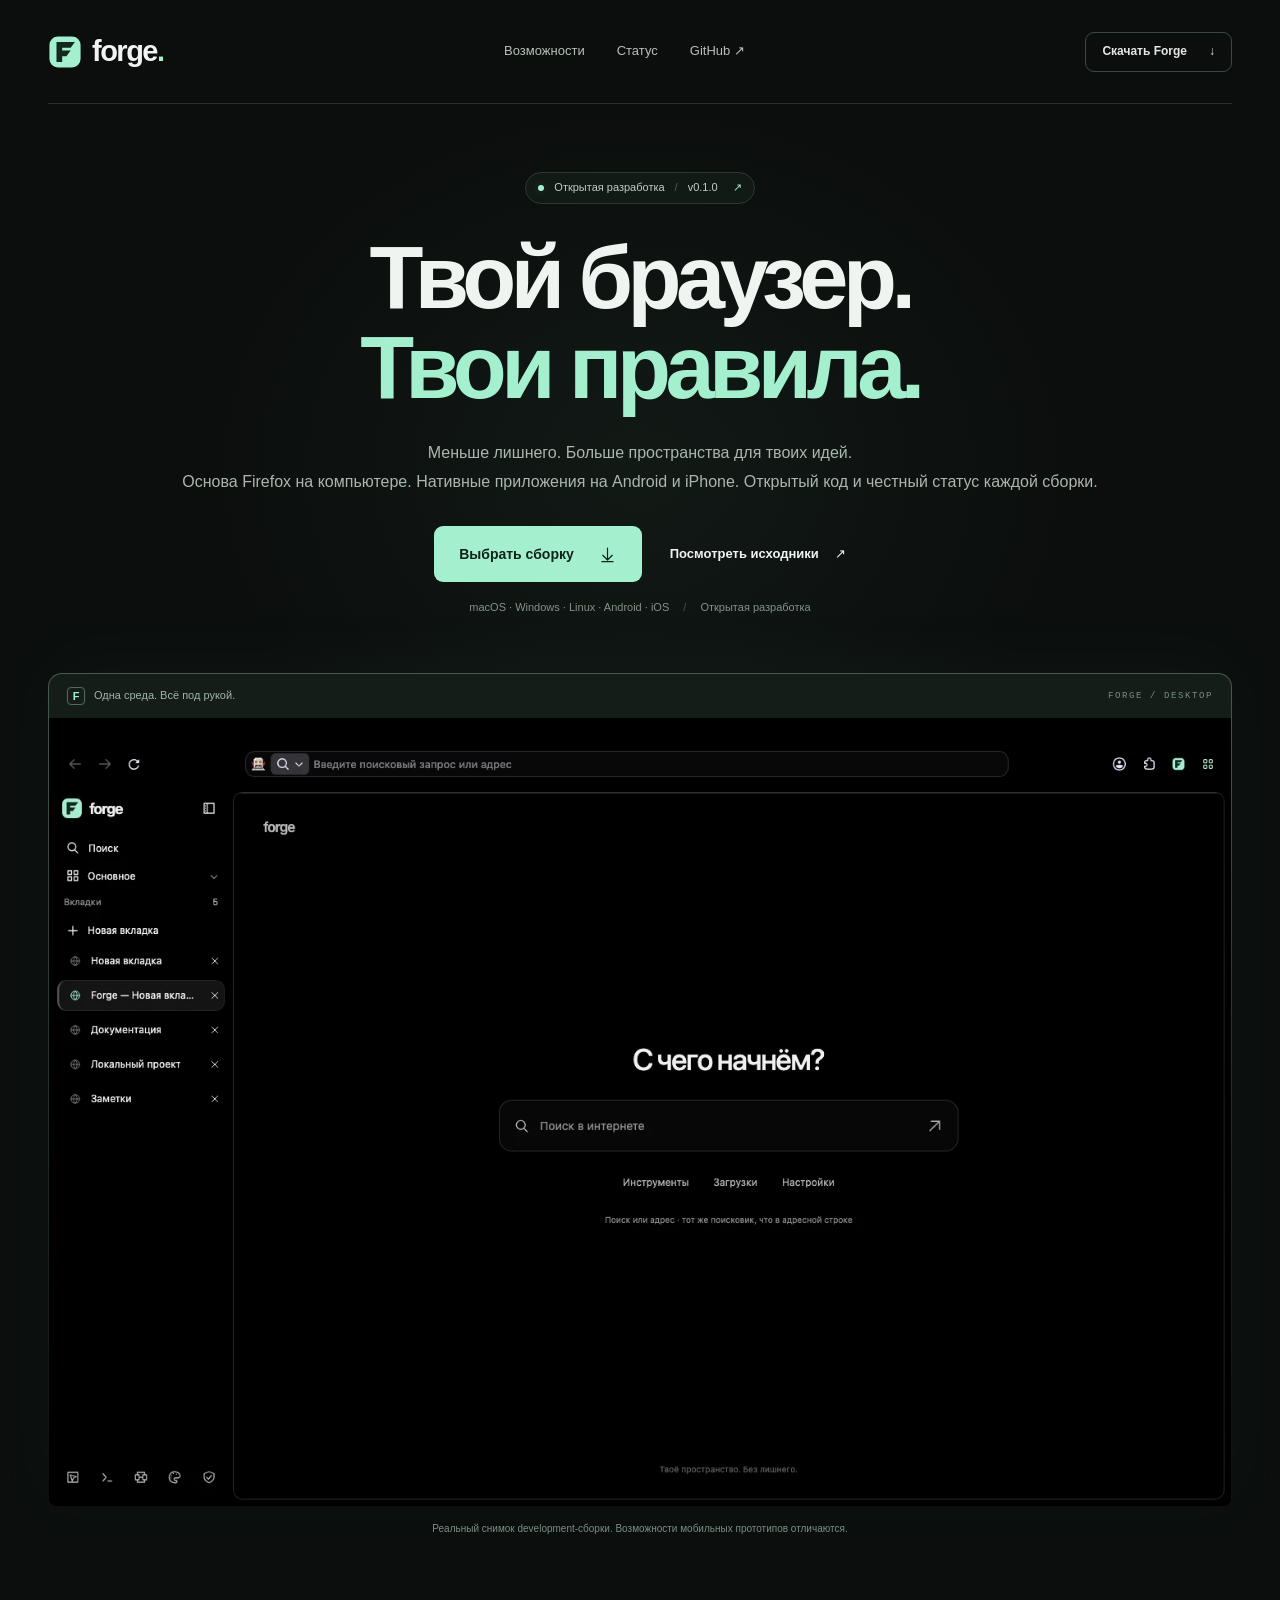
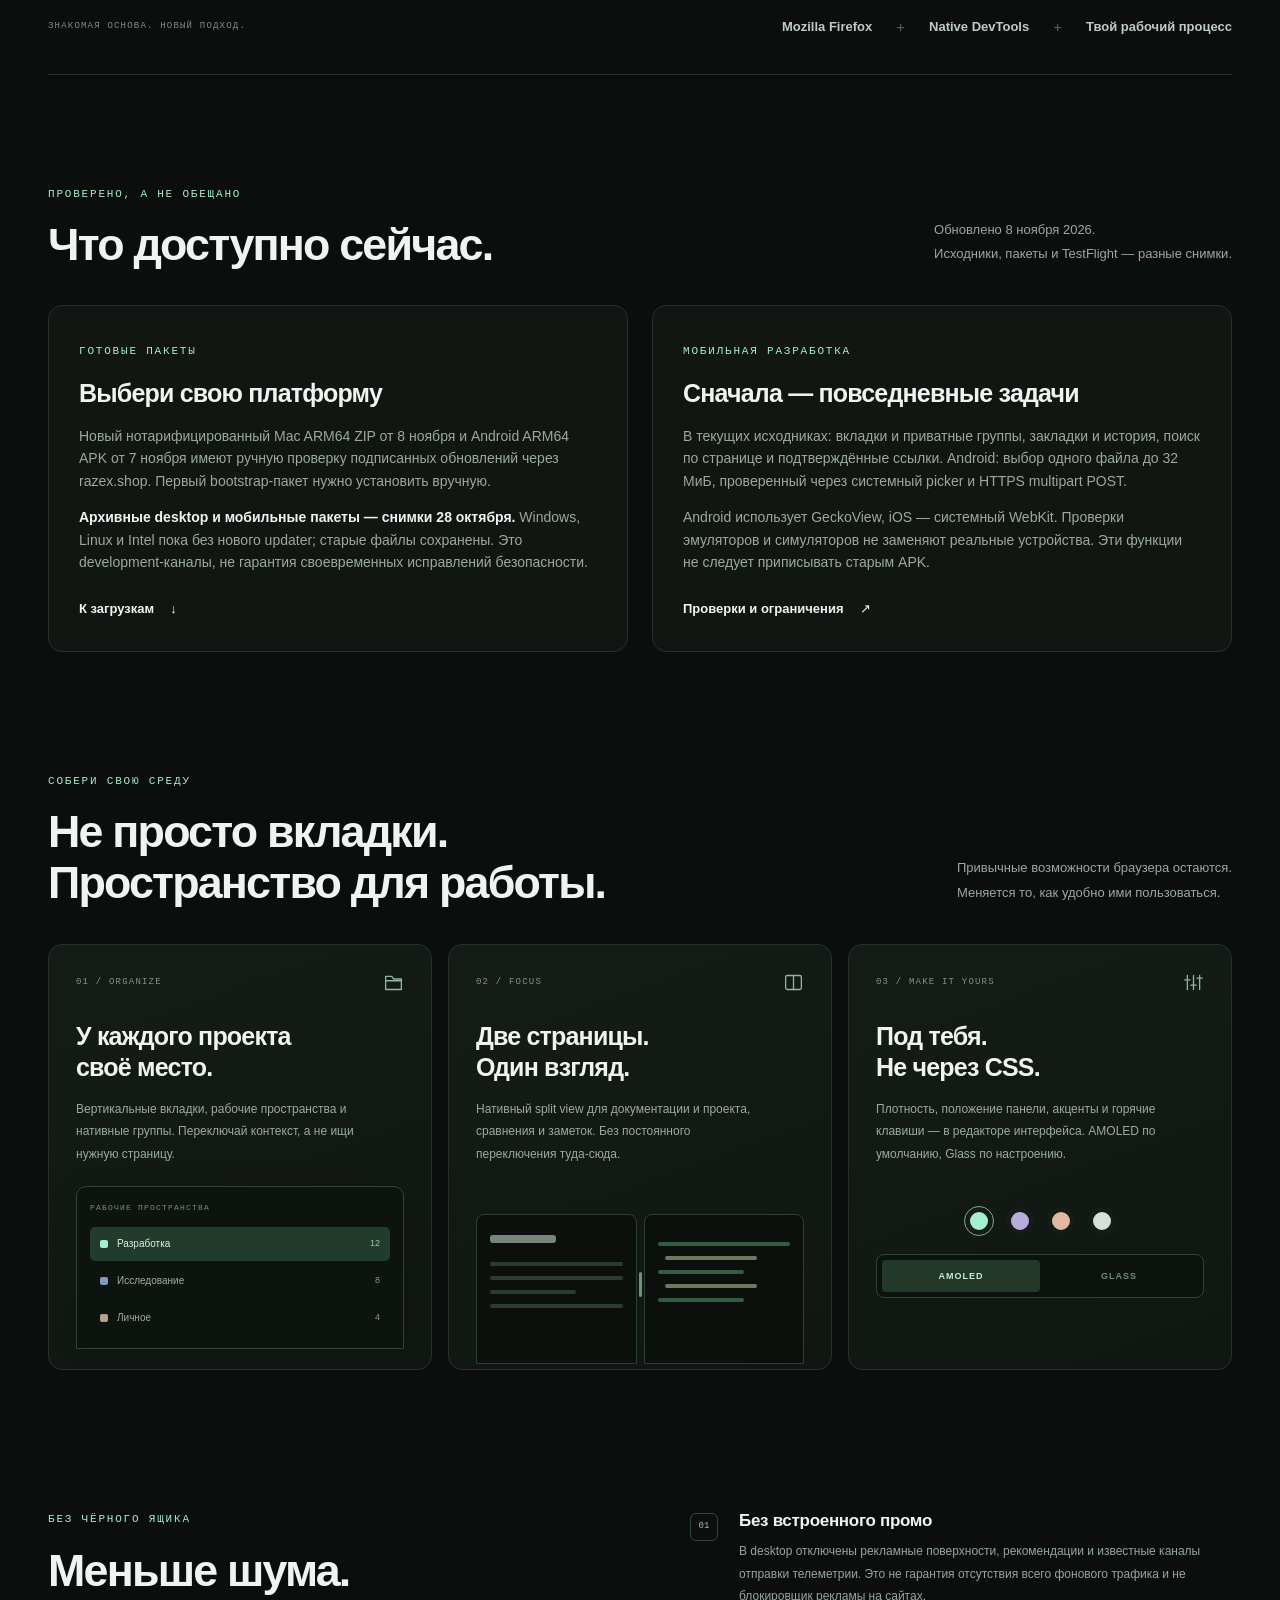
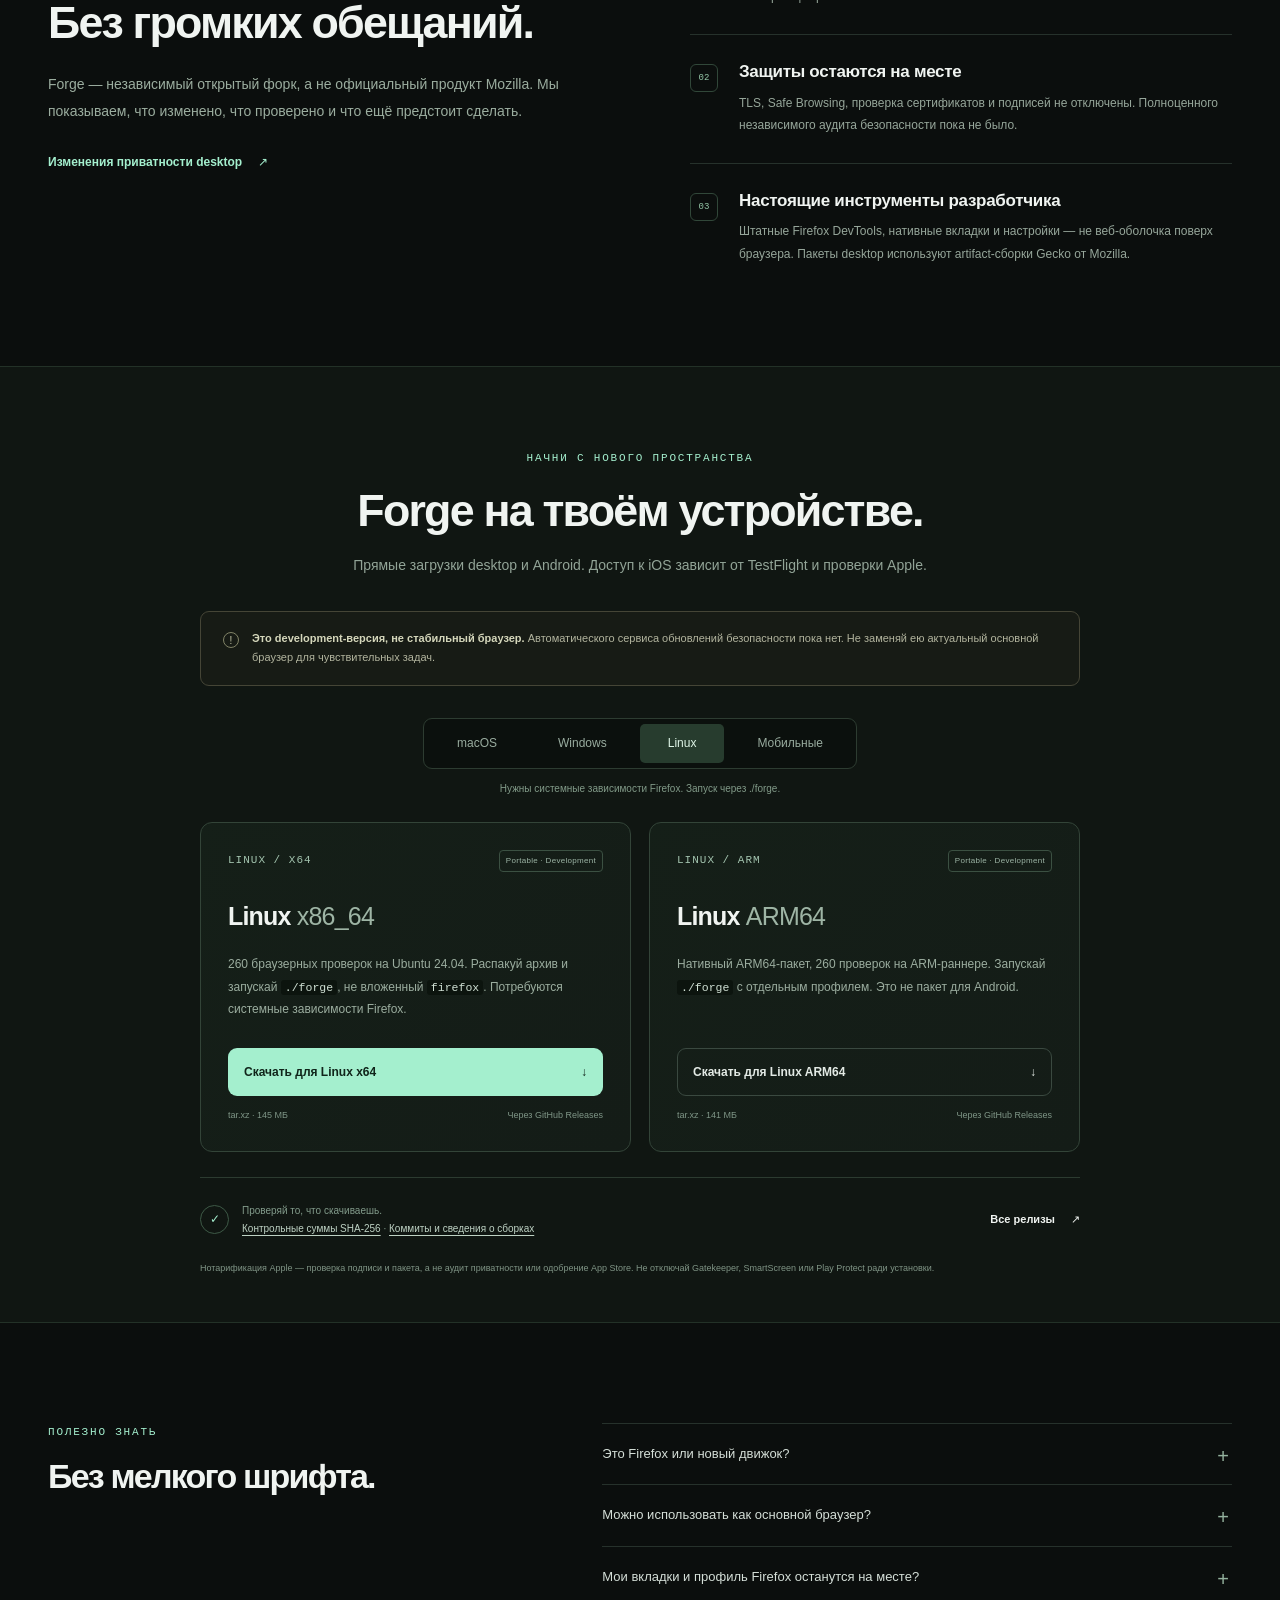
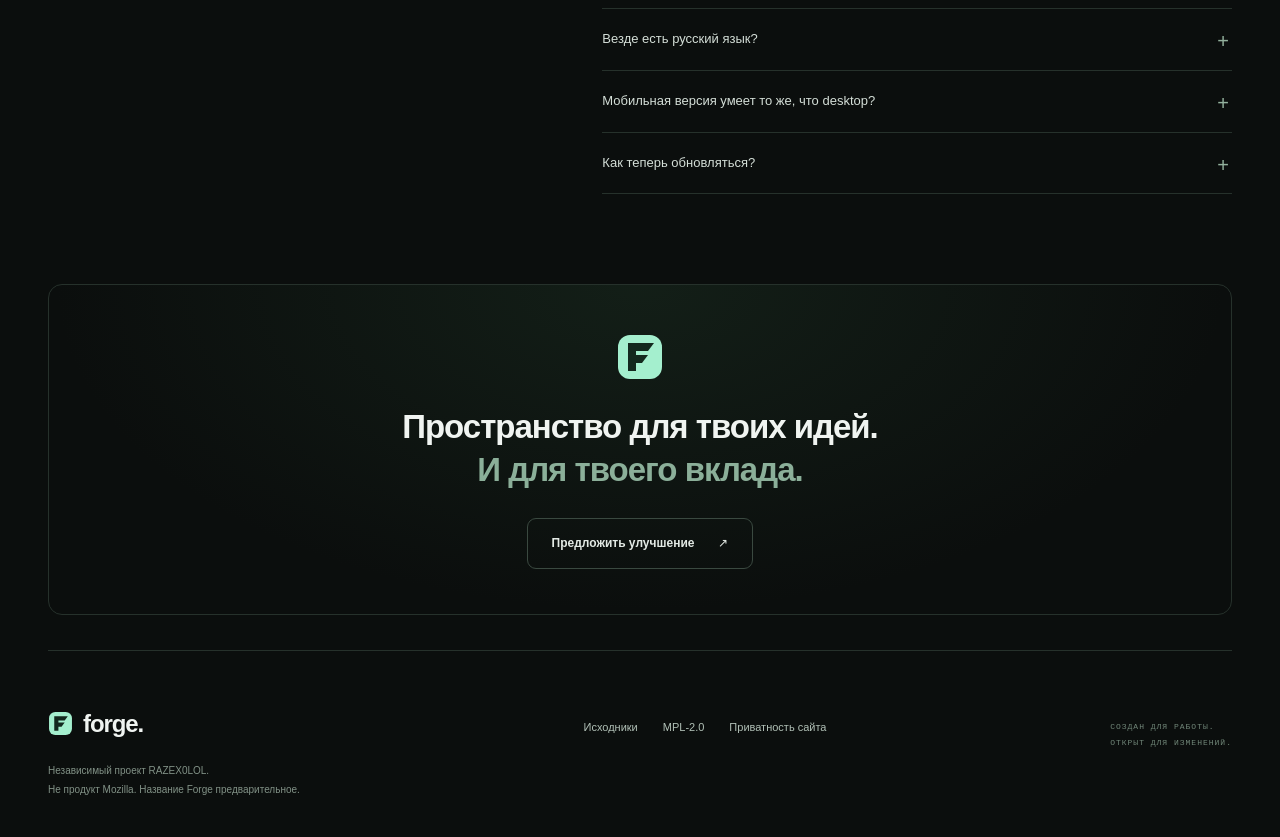
==== commit 413382c9: "Publish notarized macOS ARM64 updater bootstrap and channel evidence" ====
--- a/forge/site/index.html
+++ b/forge/site/index.html
@@ -40,9 +40,9 @@
     <div class="foundation wrap"><span class="eyebrow">ЗНАКОМАЯ ОСНОВА. НОВЫЙ ПОДХОД.</span><div><span>Mozilla Firefox</span><span class="foundation-plus" aria-hidden="true">+</span><span>Native DevTools</span><span class="foundation-plus" aria-hidden="true">+</span><span>Твой рабочий процесс</span></div></div>
 
     <section class="section wrap release-status" id="status" aria-labelledby="status-title">
-      <div class="section-heading"><div><p class="eyebrow mint">ПРОВЕРЕНО, А НЕ ОБЕЩАНО</p><h2 id="status-title">Что доступно сейчас.</h2></div><p>Обновлено <time datetime="2026-11-07">7 ноября 2026</time>.<br>Исходники, пакеты и TestFlight — разные снимки.</p></div>
+      <div class="section-heading"><div><p class="eyebrow mint">ПРОВЕРЕНО, А НЕ ОБЕЩАНО</p><h2 id="status-title">Что доступно сейчас.</h2></div><p>Обновлено <time datetime="2026-11-08">8 ноября 2026</time>.<br>Исходники, пакеты и TestFlight — разные снимки.</p></div>
       <div class="status-grid">
-        <article class="status-card"><span class="eyebrow mint">ГОТОВЫЕ ПАКЕТЫ</span><h3>Выбери свою платформу</h3><p>Нотарифицированные ZIP для Mac, portable-пакеты Windows и Linux, экспериментальный Android ARM64 APK от 7 ноября. Даты, подписи, размеры и контрольные суммы указаны у загрузок.</p><p><strong>Desktop и архивные мобильные пакеты — снимки 28 октября.</strong> Более новые функции в исходниках не появляются в старых пакетах автоматически.</p><a class="text-link" href="#download">К загрузкам <span aria-hidden="true">↓</span></a></article>
+        <article class="status-card"><span class="eyebrow mint">ГОТОВЫЕ ПАКЕТЫ</span><h3>Выбери свою платформу</h3><p>Новый нотарифицированный Mac ARM64 ZIP от 8 ноября и Android ARM64 APK от 7 ноября имеют ручную проверку подписанных обновлений через razex.shop. Первый bootstrap-пакет нужно установить вручную.</p><p><strong>Архивные desktop и мобильные пакеты — снимки 28 октября.</strong> Windows, Linux и Intel пока без нового updater; старые файлы сохранены. Это development-каналы, не гарантия своевременных исправлений безопасности.</p><a class="text-link" href="#download">К загрузкам <span aria-hidden="true">↓</span></a></article>
         <article class="status-card"><span class="eyebrow mint">МОБИЛЬНАЯ РАЗРАБОТКА</span><h3>Сначала — повседневные задачи</h3><p>В текущих исходниках: вкладки и приватные группы, закладки и история, поиск по странице и подтверждённые ссылки. Android: выбор одного файла до 32 МиБ, проверенный через системный picker и HTTPS multipart POST.</p><p>Android использует GeckoView, iOS — системный WebKit. Проверки эмуляторов и симуляторов не заменяют реальные устройства. Эти функции не следует приписывать старым APK.</p><a class="text-link" href="https://github.com/RAZEX0LOL/forge-browser/blob/forge/forge/mobile/SOURCE_CHECKPOINT.md">Проверки и ограничения <span aria-hidden="true">↗</span></a></article>
       </div>
     </section>
@@ -68,7 +68,16 @@
         <div class="platform-picker" role="group" aria-label="Выбор платформы" hidden><button type="button" data-platform="macos" aria-pressed="true">macOS</button><button type="button" data-platform="windows" aria-pressed="false">Windows</button><button type="button" data-platform="linux" aria-pressed="false">Linux</button><button type="button" data-platform="mobile" aria-pressed="false">Мобильные</button></div>
         <p class="platform-hint" id="platform-hint" aria-live="polite"></p>
         <div class="download-panel" data-panel="macos">
-          <article class="download-card recommended"><div class="card-heading"><svg viewBox="0 0 24 24" aria-hidden="true"><rect x="3" y="3" width="18" height="14" rx="2"/><path d="M8 21h8m-4-4v4"/></svg><span class="badge">Developer ID + Notarized</span></div><h3>macOS <span>Apple Silicon</span></h3><p class="card-subtitle">Для Mac с процессорами Apple M-серии</p><p class="card-description">Русская локализация, отдельный профиль Forge. После подписи пройдено 285 браузерных проверок. Билет Apple прикреплён к приложению.</p><a class="button button-mint download-link" data-target="macos-arm64" href="downloads/Forge-development-20261028-macos-arm64-notarized.zip" download>Скачать для Apple Silicon <span aria-hidden="true">↓</span></a><div class="download-meta"><span>ZIP · 156 МБ</span><span>v0.1.0-dev · 28.10.2026</span></div></article>
+          <article class="download-card recommended">
+            <div class="card-heading"><svg viewBox="0 0 24 24" aria-hidden="true"><rect x="3" y="3" width="18" height="14" rx="2"/><path d="M8 21h8m-4-4v4"/></svg><span class="badge">Developer ID + Notarized</span></div>
+            <h3>macOS <span>Apple Silicon</span></h3><p class="card-subtitle">Apple M-серия · macOS 13+</p>
+            <p class="card-description">Русская локализация, отдельный профиль Forge и новый updater полного пакета. После подписи пройдено 285 браузерных проверок; билет Apple прикреплён. Старую сборку сначала замени вручную.</p>
+            <p class="card-description">Затем: Центр управления → Проверить обновления Forge. Проверяются подпись манифеста, SHA-256, Developer ID и Gatekeeper. Замена требует подтверждения и полностью закрытого браузера; прежнее приложение остаётся резервной копией, профиль не удаляется.</p>
+            <p class="card-description">Экспериментальный канал: GUI-переход между разными версиями и точный runtime macOS 13 ещё не проверены полностью. Автоматического сервиса исправлений безопасности нет.</p>
+            <a class="button button-mint download-link" data-target="macos-arm64" href="downloads/Forge-development-20261108-v2-updater-macos-arm64-notarized.zip" download>Скачать Mac ARM64 с updater <span aria-hidden="true">↓</span></a>
+            <div class="download-meta"><span>ZIP · 161 МБ</span><span>Build 2026110802 · 08.11.2026</span></div>
+            <details class="developer-downloads"><summary>Предыдущая нотарифицированная сборка</summary><a class="download-link" data-target="macos-arm64-20261028" href="downloads/Forge-development-20261028-macos-arm64-notarized.zip">Mac ARM64 · 28 октября · без нового updater</a></details>
+          </article>
           <article class="download-card"><div class="card-heading"><svg viewBox="0 0 24 24" aria-hidden="true"><rect x="3" y="3" width="18" height="14" rx="2"/><path d="M8 21h8m-4-4v4"/></svg><span class="badge badge-neutral">Developer ID + Notarized</span></div><h3>macOS <span>Intel</span></h3><p class="card-subtitle">Для Mac с процессорами Intel x86_64</p><p class="card-description">Нотарификация и Gatekeeper пройдены. <strong>После подписи требуется повторный тест на Intel Mac.</strong> Локальный тест через Rosetta дал тайм-аут и у исходной, и у подписанной сборки.</p><a class="button button-outline download-link" data-target="macos-intel" href="downloads/Forge-development-20261028-macos-intel-notarized.zip" download>Скачать для Intel <span aria-hidden="true">↓</span></a><div class="download-meta"><span>ZIP · 281 МБ</span><span>Требует дополнительной проверки</span></div></article>
         </div>
         <div class="download-panel" data-panel="windows">
@@ -80,7 +89,24 @@
           <article class="download-card"><div class="card-heading"><span class="platform-wordmark">LINUX / ARM</span><span class="badge badge-neutral">Portable · Development</span></div><h3>Linux <span>ARM64</span></h3><p class="card-description">Нативный ARM64-пакет, 260 проверок на ARM-раннере. Запускай <code>./forge</code> с отдельным профилем. Это не пакет для Android.</p><a class="button button-outline download-link" data-target="linux-arm64" href="https://github.com/RAZEX0LOL/forge-browser/releases/download/v0.1.0-dev.20261028-multiplatform/Forge-development-linux-arm64.tar.xz">Скачать для Linux ARM64 <span aria-hidden="true">↓</span></a><div class="download-meta"><span>tar.xz · 141 МБ</span><span>Через GitHub Releases</span></div></article>
         </div>
         <div class="download-panel" data-panel="mobile">
-          <article class="download-card"><div class="card-heading"><span class="platform-wordmark">ANDROID</span><span class="badge badge-neutral">GeckoView · 07.11.2026</span></div><h3>Android <span>Debug APK</span></h3><p class="card-description">Нативные вкладки, приватные группы, закладки и история, поиск по странице. Экспериментальное прикрепление одного файла до 32 МиБ. Пройдено 64 native- и 43 unit-теста, три сквозных сценария выбора файла и HTTPS POST.</p><p class="card-description"><strong>Отладочная подпись, versionCode 1.</strong> Физические устройства не проверены, стабильного канала обновлений нет. При конфликте подписи не удаляй установленное приложение ради обхода защиты.</p><a class="button button-mint download-link" data-target="android-arm64-v8a-current" href="downloads/Forge-android-20261107-arm64-v8a-debug.apk" download>Скачать свежий APK · ARM64 <span aria-hidden="true">↓</span></a><div class="download-meta"><span>APK · 190 МБ</span><span>Снимок 07.11.2026</span></div><details class="developer-downloads"><summary>Архивные APK от 28 октября</summary><p>Одновкладочные прототипы; более новые возможности в них отсутствуют.</p><div class="alternative-downloads"><a class="download-link" data-target="android-arm64-v8a" href="https://github.com/RAZEX0LOL/forge-browser/releases/download/v0.1.0-dev.20261028-multiplatform/Forge-android-prototype-arm64-v8a-debug.apk">Старый ARM64 · 190 МБ</a><a class="download-link" data-target="android-armeabi-v7a" href="https://github.com/RAZEX0LOL/forge-browser/releases/download/v0.1.0-dev.20261028-multiplatform/Forge-android-prototype-armeabi-v7a-debug.apk">ARMv7 · 153 МБ</a><a class="download-link" data-target="android-x86_64" href="https://github.com/RAZEX0LOL/forge-browser/releases/download/v0.1.0-dev.20261028-multiplatform/Forge-android-prototype-x86_64-debug.apk">x86_64 · 209 МБ</a></div></details></article>
+          <article class="download-card">
+            <div class="card-heading"><span class="platform-wordmark">ANDROID</span><span class="badge badge-neutral">GeckoView · versionCode 2</span></div>
+            <h3>Android <span>Debug APK</span></h3>
+            <p class="card-description">Нативные вкладки, приватные группы, закладки и история, поиск по странице, экспериментальное прикрепление файла до 32 МиБ. В новой сборке: ручная проверка подписанных обновлений через razex.shop. Пройдено 66 native- и 55 unit-тестов.</p>
+            <p class="card-description"><strong>Первый APK установи вручную поверх прежней версии.</strong> Затем: Меню → Обновления Forge → Проверить. Скачивание и установка требуют подтверждения; разрешение на установку выдаётся только через настройки Android. Проверяются подпись манифеста, версия, размер, SHA-256 и сертификат APK.</p>
+            <p class="card-description">Сохранена прежняя debug-подпись. Это development-канал, не гарантия своевременных обновлений безопасности. Физические устройства не проверены. При конфликте подписи не удаляй установленное приложение ради обхода защиты.</p>
+            <a class="button button-mint download-link" data-target="android-arm64-v8a-current" href="downloads/Forge-android-20261107-v2-arm64-v8a-debug.apk" download>Скачать APK с обновлениями · ARM64 <span aria-hidden="true">↓</span></a>
+            <div class="download-meta"><span>APK · 190 МБ</span><span>0.1.0-dev.2 · 07.11.2026</span></div>
+            <details class="developer-downloads"><summary>Предыдущие APK</summary>
+              <p>Сборка versionCode 1 от 7 ноября не имеет встроенного updater. Октябрьские APK — одновкладочные прототипы.</p>
+              <div class="alternative-downloads">
+                <a class="download-link" data-target="android-arm64-v8a-20261107-v1" href="downloads/Forge-android-20261107-arm64-v8a-debug.apk">ARM64 · 7 ноября · v1</a>
+                <a class="download-link" data-target="android-arm64-v8a" href="https://github.com/RAZEX0LOL/forge-browser/releases/download/v0.1.0-dev.20261028-multiplatform/Forge-android-prototype-arm64-v8a-debug.apk">ARM64 · 28 октября</a>
+                <a class="download-link" data-target="android-armeabi-v7a" href="https://github.com/RAZEX0LOL/forge-browser/releases/download/v0.1.0-dev.20261028-multiplatform/Forge-android-prototype-armeabi-v7a-debug.apk">ARMv7 · 153 МБ</a>
+                <a class="download-link" data-target="android-x86_64" href="https://github.com/RAZEX0LOL/forge-browser/releases/download/v0.1.0-dev.20261028-multiplatform/Forge-android-prototype-x86_64-debug.apk">x86_64 · 209 МБ</a>
+              </div>
+            </details>
+          </article>
           <article class="download-card ios-card"><div class="card-heading"><span class="platform-wordmark">iPHONE / iPAD</span><span class="badge">Внешняя бета одобрена · Build 6</span></div><h3>iOS <span>TestFlight</span></h3><p class="card-description">Отдельное приложение на системном WebKit, не Gecko. Сборка <strong>0.1.0 (6)</strong> обработана Apple и одобрена для внешнего тестирования. Вкладки, приватные группы, закладки и история, поиск по странице. Полный набор: 67 native- и 9 UI-тестов на каждом языке.</p><a class="button button-mint" data-testflight="public" href="https://testflight.apple.com/join/4hvp4sk8">Установить через TestFlight <span aria-hidden="true">↗</span></a><p class="card-description">На iPhone открой эту ссылку и следуй инструкции Apple. Это бета-версия, не выпуск App Store. Проверки симулятора не заменяют реальное устройство; успешная отправка файла на iOS ещё не подтверждена.</p><div class="download-meta"><span>iOS 17+ · iPhone и iPad</span><span>0.1.0 (6) · 07.11.2026</span></div><details class="developer-downloads"><summary>Архивы для разработчиков</summary><p>Исторические архивы от 28 октября. Не устанавливаются на iPhone как обычный IPA и не содержат более поздние изменения.</p><a class="download-link" data-target="ios-simulator" href="https://github.com/RAZEX0LOL/forge-browser/releases/download/v0.1.0-dev.20261028-multiplatform/Forge-ios-simulator-prototype.zip">iOS Simulator · ZIP</a><a class="download-link" data-target="ios-device-unsigned" href="https://github.com/RAZEX0LOL/forge-browser/releases/download/v0.1.0-dev.20261028-multiplatform/Forge-ios-device-unsigned.xcarchive.zip">Неподписанный device XCArchive</a></details></article>
         </div>
         <div class="integrity"><span class="integrity-icon" aria-hidden="true">✓</span><p>Проверяй то, что скачиваешь.<br><a href="SHA256SUMS">Контрольные суммы SHA-256</a><span aria-hidden="true"> · </span><a href="downloads.json">Коммиты и сведения о сборках</a></p><a class="text-link" href="https://github.com/RAZEX0LOL/forge-browser/releases">Все релизы <span aria-hidden="true">↗</span></a></div>
@@ -95,7 +121,8 @@
         <details><summary>Можно использовать как основной браузер?</summary><p>Мы пока не рекомендуем это для чувствительных задач. Сборки предварительные, автоматического сервиса обновлений безопасности desktop нет. Длительная работа с реальными аккаунтами, физические мобильные устройства и полный сетевой аудит остаются непроверенными.</p></details>
         <details><summary>Мои вкладки и профиль Firefox останутся на месте?</summary><p>Штатные launchers Forge выбирают отдельный development-профиль. На Windows запускай Forge.cmd, на Linux — ./forge, на Mac — Forge.app. Не запускай напрямую вложенный Firefox и не указывай свой основной профиль при экспериментировании.</p></details>
         <details><summary>Везде есть русский язык?</summary><p>Интерфейс Forge поддерживает русский и английский. Нотарифицированная macOS Apple Silicon-сборка также включает русские ресурсы базового Firefox и словарь. Другие desktop CI-пакеты используют en-US для базовых ресурсов. Оба мобильных приложения имеют русский и английский интерфейс.</p></details>
-        <details><summary>Мобильная версия умеет то же, что desktop?</summary><p>Нет. Android использует GeckoView, iOS — системный WebKit. В новых мобильных сборках есть вкладки и приватные группы, закладки, история и поиск по странице. Рабочих пространств, расширений, синхронизации и полного восстановления состояния страниц пока нет. iOS 0.1.0 (6) одобрена для внешней беты TestFlight. Desktop и архивные мобильные пакеты остаются отдельными историческими снимками.</p></details>
+        <details><summary>Мобильная версия умеет то же, что desktop?</summary><p>Нет. Android использует GeckoView, iOS — системный WebKit. В новых мобильных сборках есть вкладки и приватные группы, закладки, история и поиск по странице. Рабочих пространств, расширений, синхронизации и полного восстановления состояния страниц пока нет. iOS 0.1.0 (6) одобрена для внешней беты TestFlight. Архивные пакеты остаются отдельными историческими снимками.</p></details>
+        <details><summary>Как теперь обновляться?</summary><p>Новые Android ARM64 и Mac ARM64 пакеты нужно один раз установить вручную. Затем запусти проверку обновлений в меню Android или центре управления Mac. Проверки ручные, манифест подписан; установка требует отдельного подтверждения. На Mac сохрани резервную копию приложения и полностью закрой Forge перед заменой. Windows, Linux и Intel пока обновляются только вручную из проверенных пакетов. iOS — через TestFlight. Наличие updater не означает поддерживаемый сервис срочных исправлений Mozilla.</p></details>
       </div>
     </section>
 
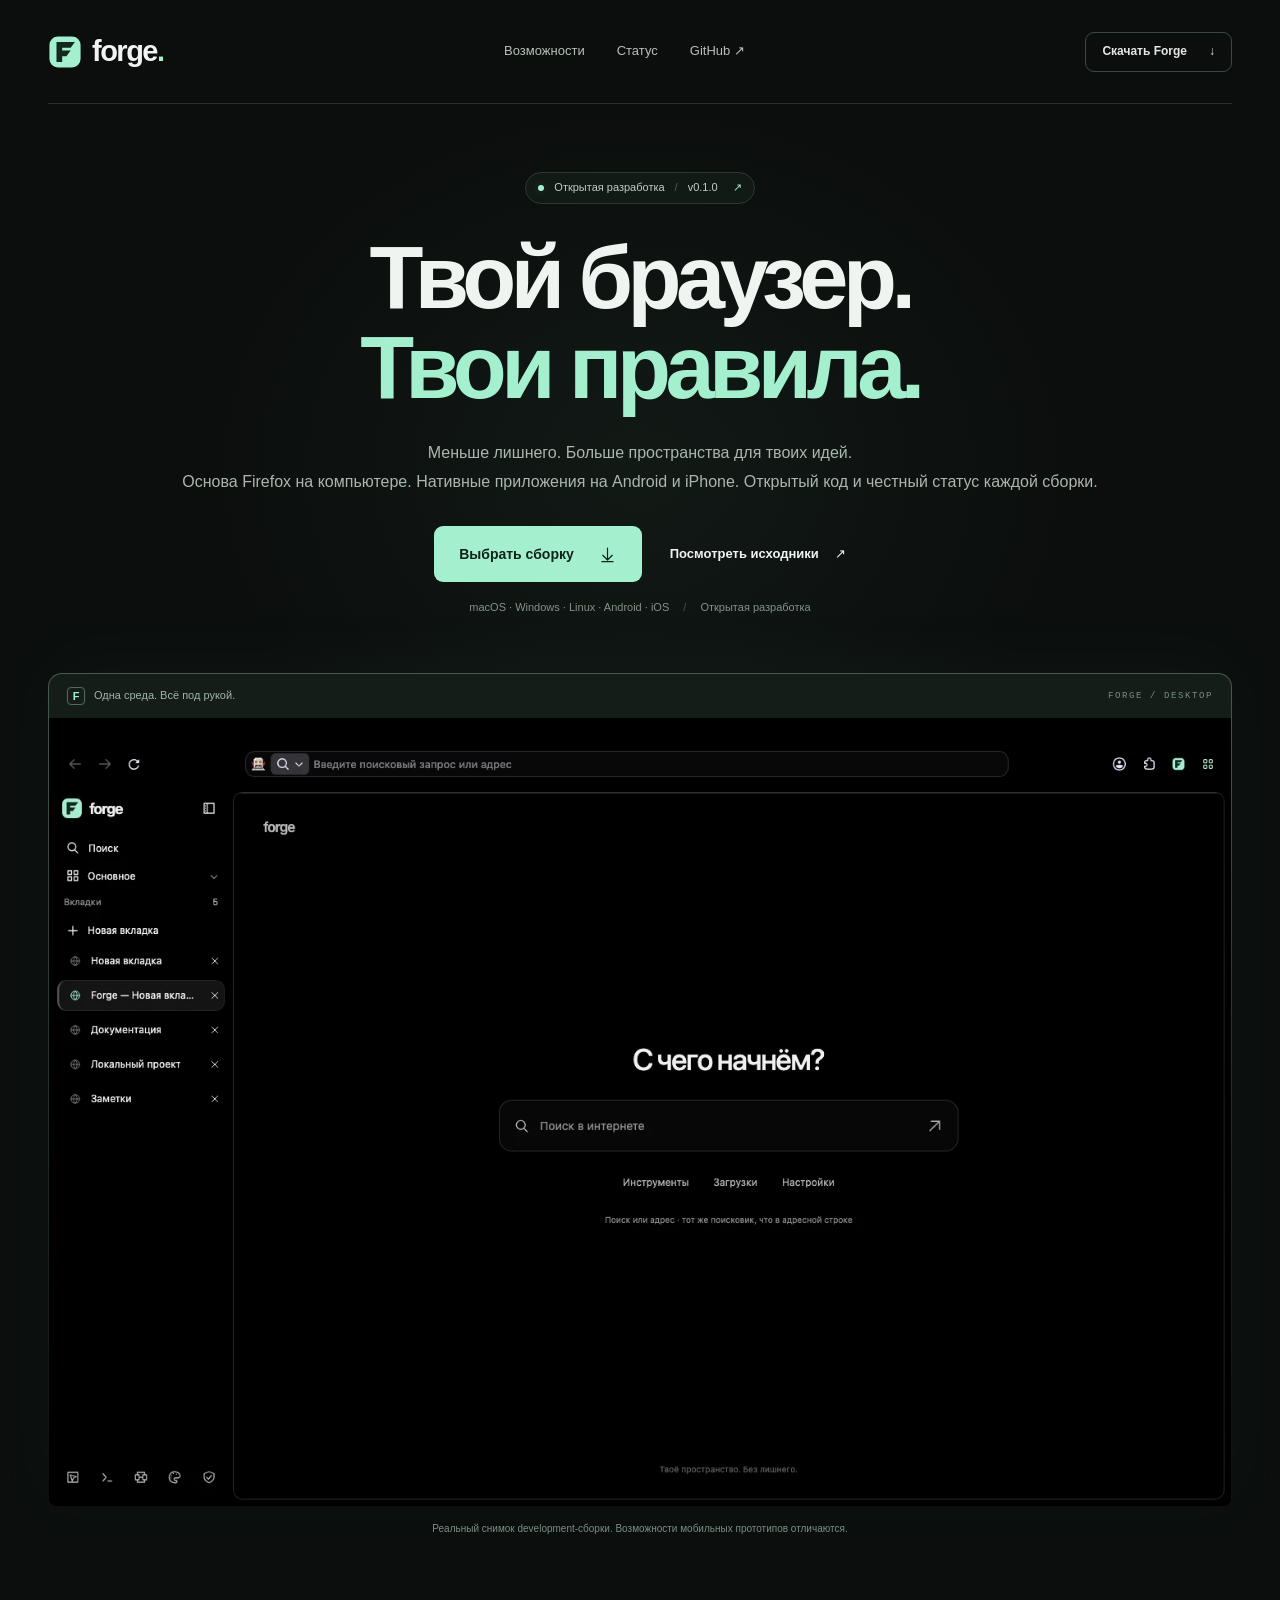
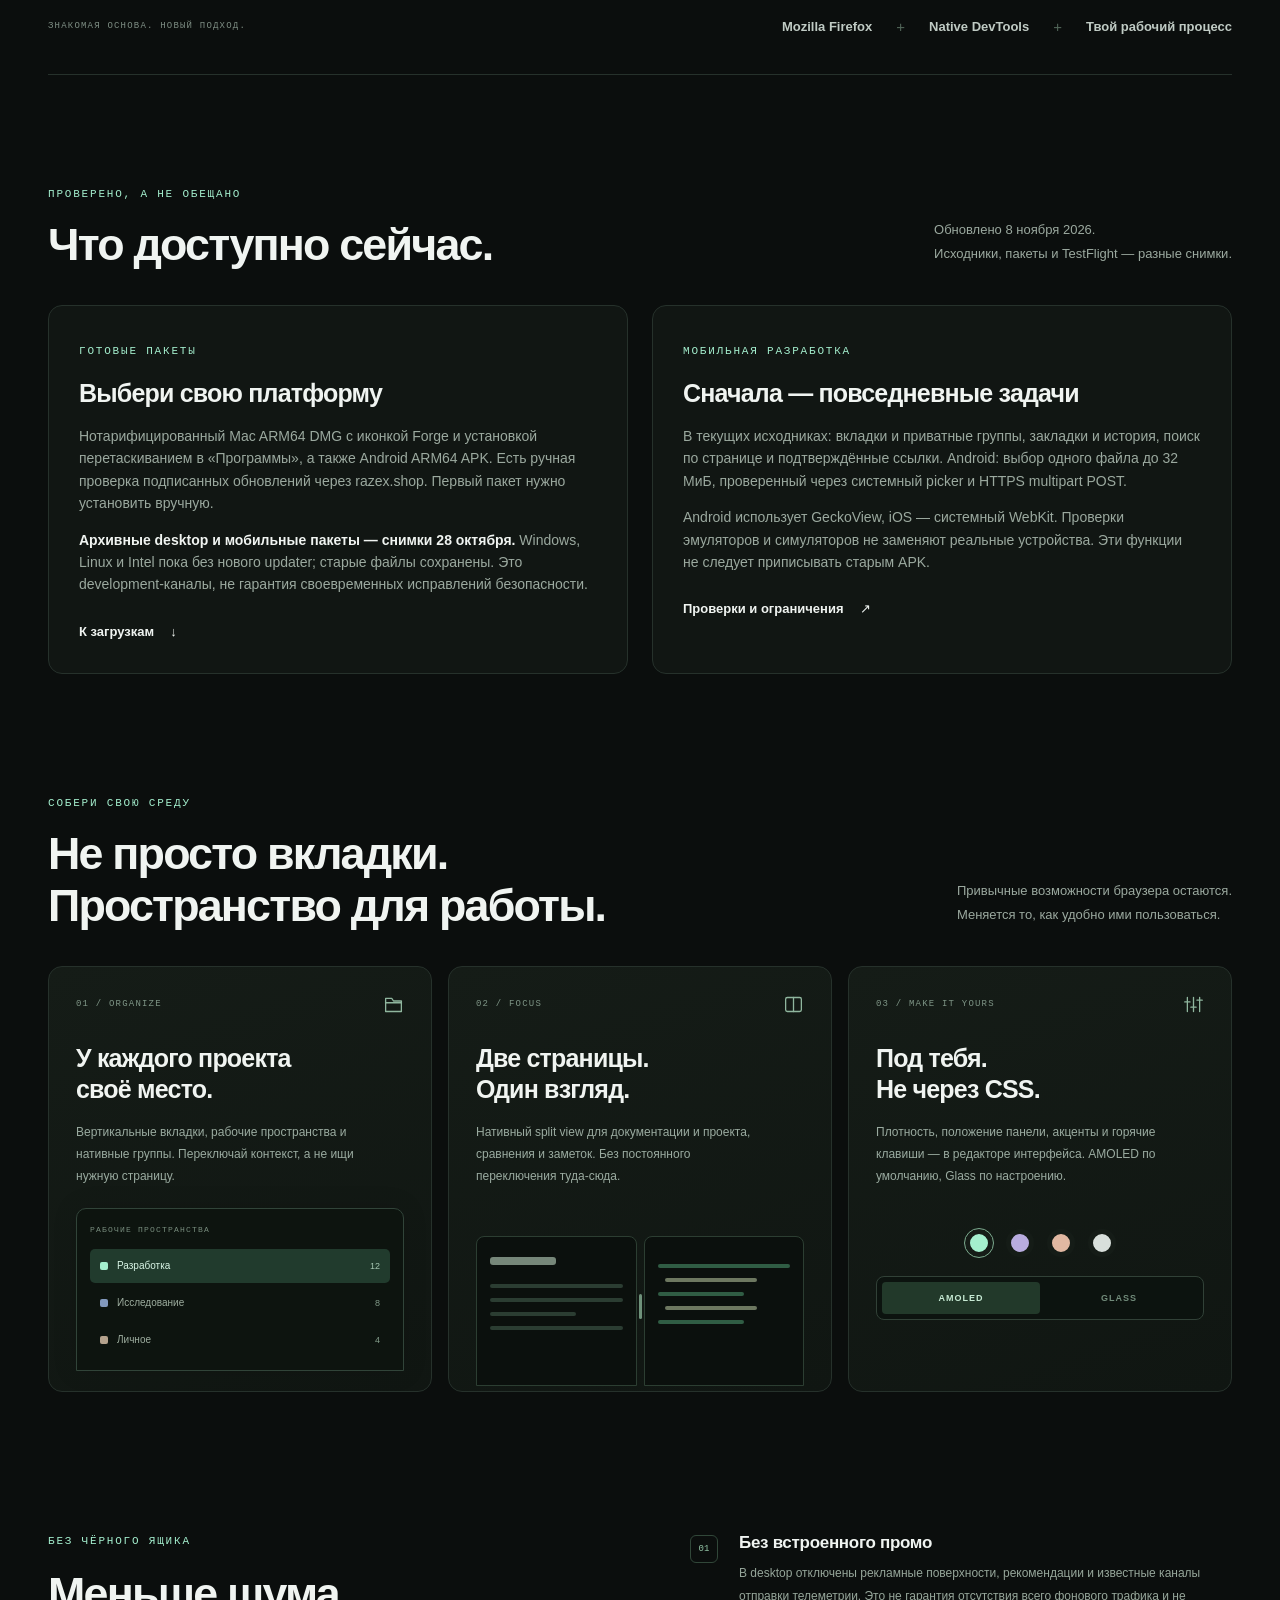
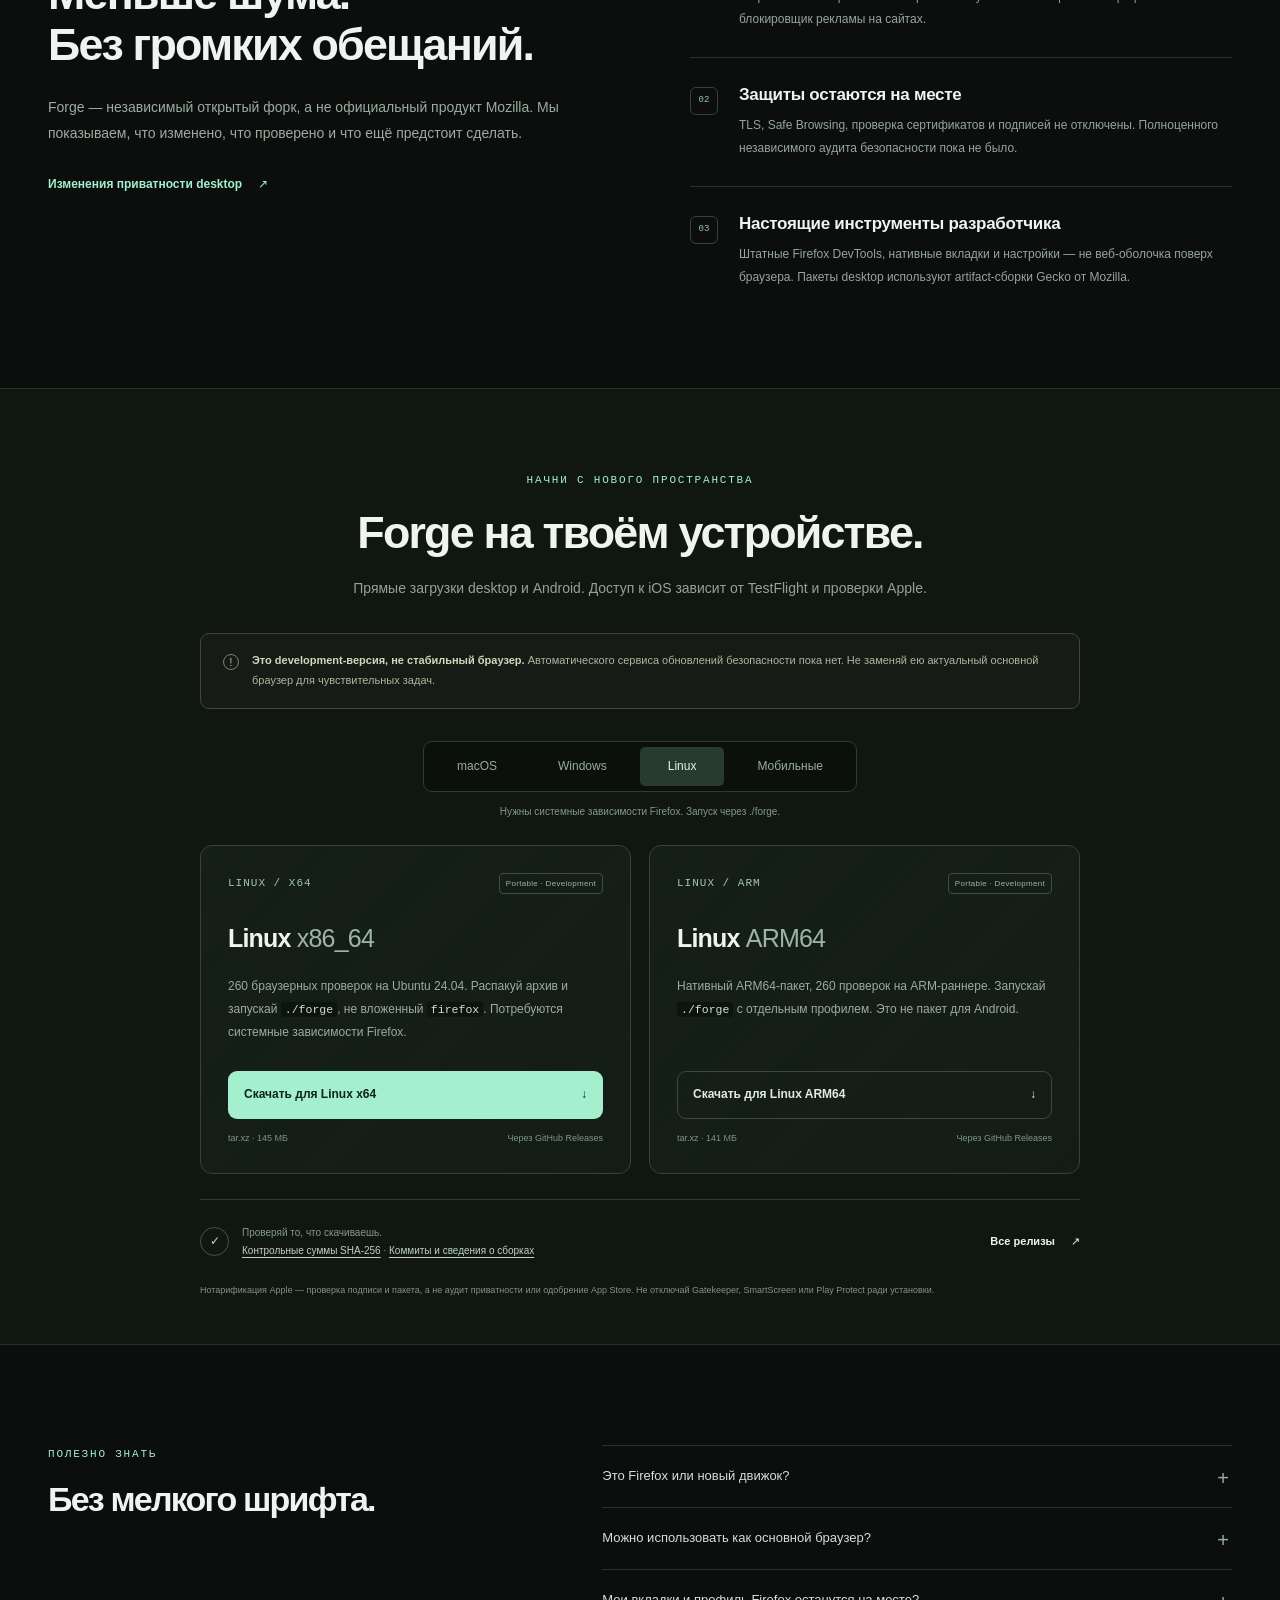
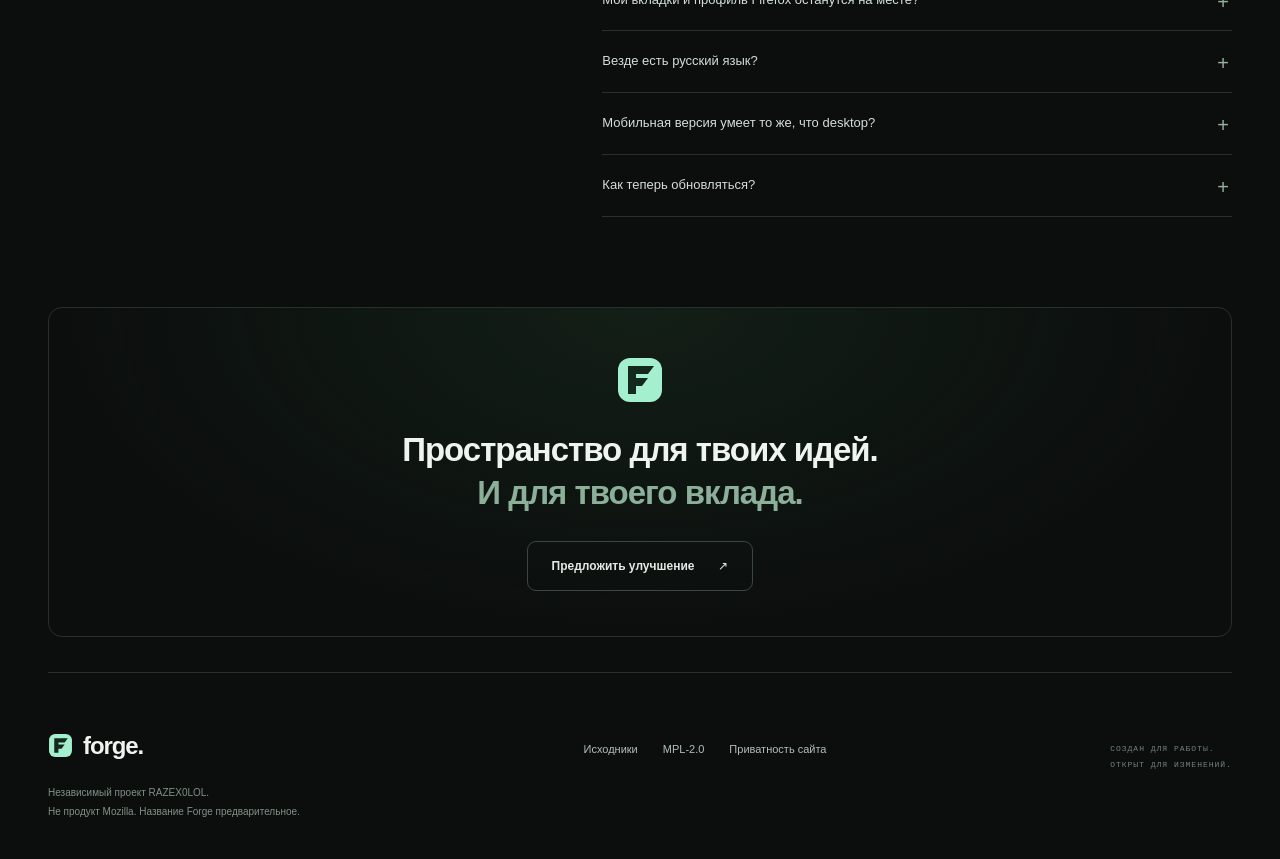
==== commit b15f9e79: "Publish notarized Apple Silicon DMG with verified Forge application icon" ====
--- a/forge/site/index.html
+++ b/forge/site/index.html
@@ -42,7 +42,7 @@
     <section class="section wrap release-status" id="status" aria-labelledby="status-title">
       <div class="section-heading"><div><p class="eyebrow mint">ПРОВЕРЕНО, А НЕ ОБЕЩАНО</p><h2 id="status-title">Что доступно сейчас.</h2></div><p>Обновлено <time datetime="2026-11-08">8 ноября 2026</time>.<br>Исходники, пакеты и TestFlight — разные снимки.</p></div>
       <div class="status-grid">
-        <article class="status-card"><span class="eyebrow mint">ГОТОВЫЕ ПАКЕТЫ</span><h3>Выбери свою платформу</h3><p>Новый нотарифицированный Mac ARM64 ZIP от 8 ноября и Android ARM64 APK от 7 ноября имеют ручную проверку подписанных обновлений через razex.shop. Первый bootstrap-пакет нужно установить вручную.</p><p><strong>Архивные desktop и мобильные пакеты — снимки 28 октября.</strong> Windows, Linux и Intel пока без нового updater; старые файлы сохранены. Это development-каналы, не гарантия своевременных исправлений безопасности.</p><a class="text-link" href="#download">К загрузкам <span aria-hidden="true">↓</span></a></article>
+        <article class="status-card"><span class="eyebrow mint">ГОТОВЫЕ ПАКЕТЫ</span><h3>Выбери свою платформу</h3><p>Нотарифицированный Mac ARM64 DMG с иконкой Forge и установкой перетаскиванием в «Программы», а также Android ARM64 APK. Есть ручная проверка подписанных обновлений через razex.shop. Первый пакет нужно установить вручную.</p><p><strong>Архивные desktop и мобильные пакеты — снимки 28 октября.</strong> Windows, Linux и Intel пока без нового updater; старые файлы сохранены. Это development-каналы, не гарантия своевременных исправлений безопасности.</p><a class="text-link" href="#download">К загрузкам <span aria-hidden="true">↓</span></a></article>
         <article class="status-card"><span class="eyebrow mint">МОБИЛЬНАЯ РАЗРАБОТКА</span><h3>Сначала — повседневные задачи</h3><p>В текущих исходниках: вкладки и приватные группы, закладки и история, поиск по странице и подтверждённые ссылки. Android: выбор одного файла до 32 МиБ, проверенный через системный picker и HTTPS multipart POST.</p><p>Android использует GeckoView, iOS — системный WebKit. Проверки эмуляторов и симуляторов не заменяют реальные устройства. Эти функции не следует приписывать старым APK.</p><a class="text-link" href="https://github.com/RAZEX0LOL/forge-browser/blob/forge/forge/mobile/SOURCE_CHECKPOINT.md">Проверки и ограничения <span aria-hidden="true">↗</span></a></article>
       </div>
     </section>
@@ -71,11 +71,12 @@
           <article class="download-card recommended">
             <div class="card-heading"><svg viewBox="0 0 24 24" aria-hidden="true"><rect x="3" y="3" width="18" height="14" rx="2"/><path d="M8 21h8m-4-4v4"/></svg><span class="badge">Developer ID + Notarized</span></div>
             <h3>macOS <span>Apple Silicon</span></h3><p class="card-subtitle">Apple M-серия · macOS 13+</p>
-            <p class="card-description">Русская локализация, отдельный профиль Forge и новый updater полного пакета. После подписи пройдено 285 браузерных проверок; билет Apple прикреплён. Старую сборку сначала замени вручную.</p>
+            <p class="card-description">Обычный DMG: открой образ, затем <strong>Перетащи Forge в «Программы»</strong>. Перед заменой полностью закрой браузер. Своя иконка Forge, русская локализация и отдельный профиль. После копирования из DMG пройдено 285 браузерных проверок; приложение и образ подписаны и нотарифицированы Apple.</p>
             <p class="card-description">Затем: Центр управления → Проверить обновления Forge. Проверяются подпись манифеста, SHA-256, Developer ID и Gatekeeper. Замена требует подтверждения и полностью закрытого браузера; прежнее приложение остаётся резервной копией, профиль не удаляется.</p>
-            <p class="card-description">Экспериментальный канал: GUI-переход между разными версиями и точный runtime macOS 13 ещё не проверены полностью. Автоматического сервиса исправлений безопасности нет.</p>
-            <a class="button button-mint download-link" data-target="macos-arm64" href="downloads/Forge-development-20261108-v2-updater-macos-arm64-notarized.zip" download>Скачать Mac ARM64 с updater <span aria-hidden="true">↓</span></a>
-            <div class="download-meta"><span>ZIP · 161 МБ</span><span>Build 2026110802 · 08.11.2026</span></div>
+            <p class="card-description">Экспериментальный канал: GUI-переход между разными версиями и точный runtime macOS 13 ещё не проверены полностью. Запуск с включённым Gatekeeper на тестовом Mac не подтверждён; подписи и билеты Apple проверены отдельно. Автоматического сервиса исправлений безопасности нет.</p>
+            <a class="button button-mint download-link" data-target="macos-arm64" href="downloads/Forge-development-20261108-v2-macos-arm64.dmg" download>Скачать DMG · Apple Silicon <span aria-hidden="true">↓</span></a>
+            <div class="download-meta"><span>DMG · 152 МБ</span><span>Build 2026110802 · исправлена иконка</span></div>
+            <details class="developer-downloads"><summary>ZIP для updater и ручной распаковки</summary><p>Прежний ZIP сохранён без изменений; исправление приоритета иконки включено в новый DMG.</p><a class="download-link" data-target="macos-arm64-updater-zip" href="downloads/Forge-development-20261108-v2-updater-macos-arm64-notarized.zip">Mac ARM64 · ZIP · 161 МБ</a></details>
             <details class="developer-downloads"><summary>Предыдущая нотарифицированная сборка</summary><a class="download-link" data-target="macos-arm64-20261028" href="downloads/Forge-development-20261028-macos-arm64-notarized.zip">Mac ARM64 · 28 октября · без нового updater</a></details>
           </article>
           <article class="download-card"><div class="card-heading"><svg viewBox="0 0 24 24" aria-hidden="true"><rect x="3" y="3" width="18" height="14" rx="2"/><path d="M8 21h8m-4-4v4"/></svg><span class="badge badge-neutral">Developer ID + Notarized</span></div><h3>macOS <span>Intel</span></h3><p class="card-subtitle">Для Mac с процессорами Intel x86_64</p><p class="card-description">Нотарификация и Gatekeeper пройдены. <strong>После подписи требуется повторный тест на Intel Mac.</strong> Локальный тест через Rosetta дал тайм-аут и у исходной, и у подписанной сборки.</p><a class="button button-outline download-link" data-target="macos-intel" href="downloads/Forge-development-20261028-macos-intel-notarized.zip" download>Скачать для Intel <span aria-hidden="true">↓</span></a><div class="download-meta"><span>ZIP · 281 МБ</span><span>Требует дополнительной проверки</span></div></article>
